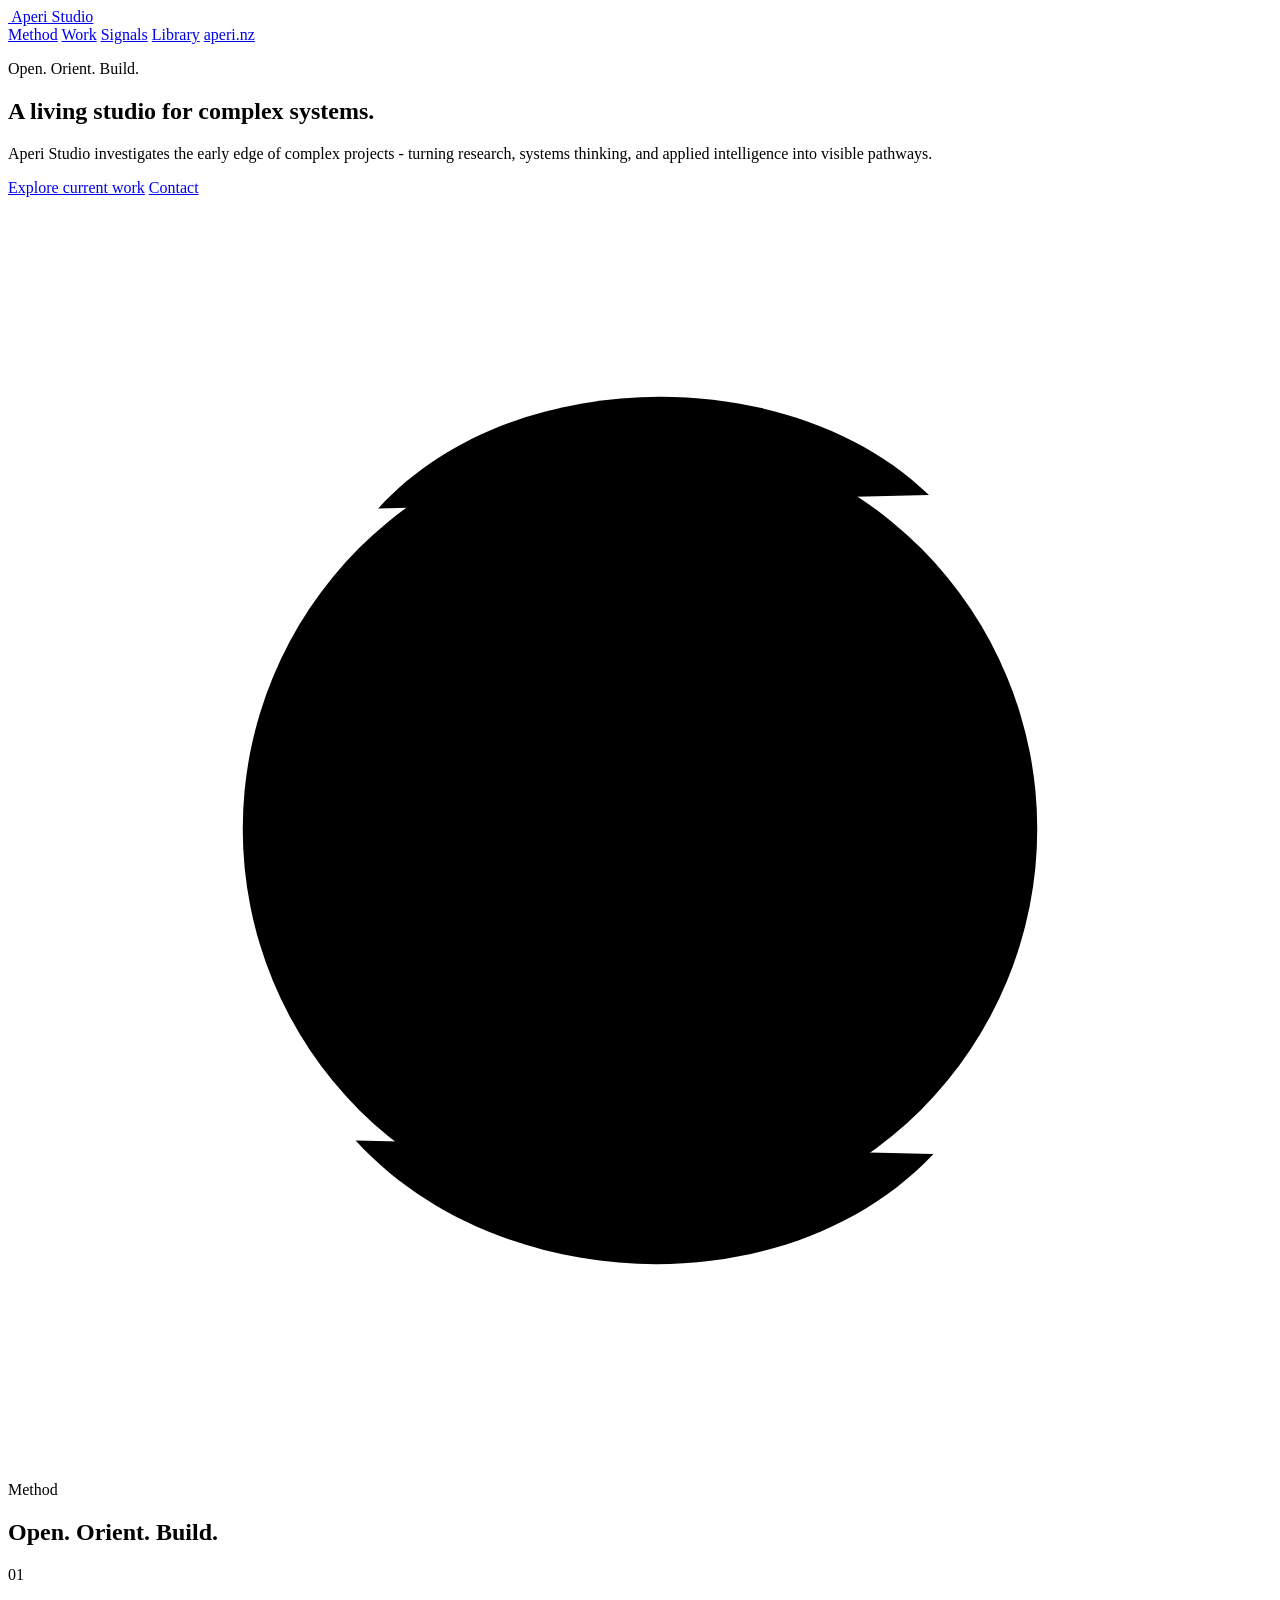
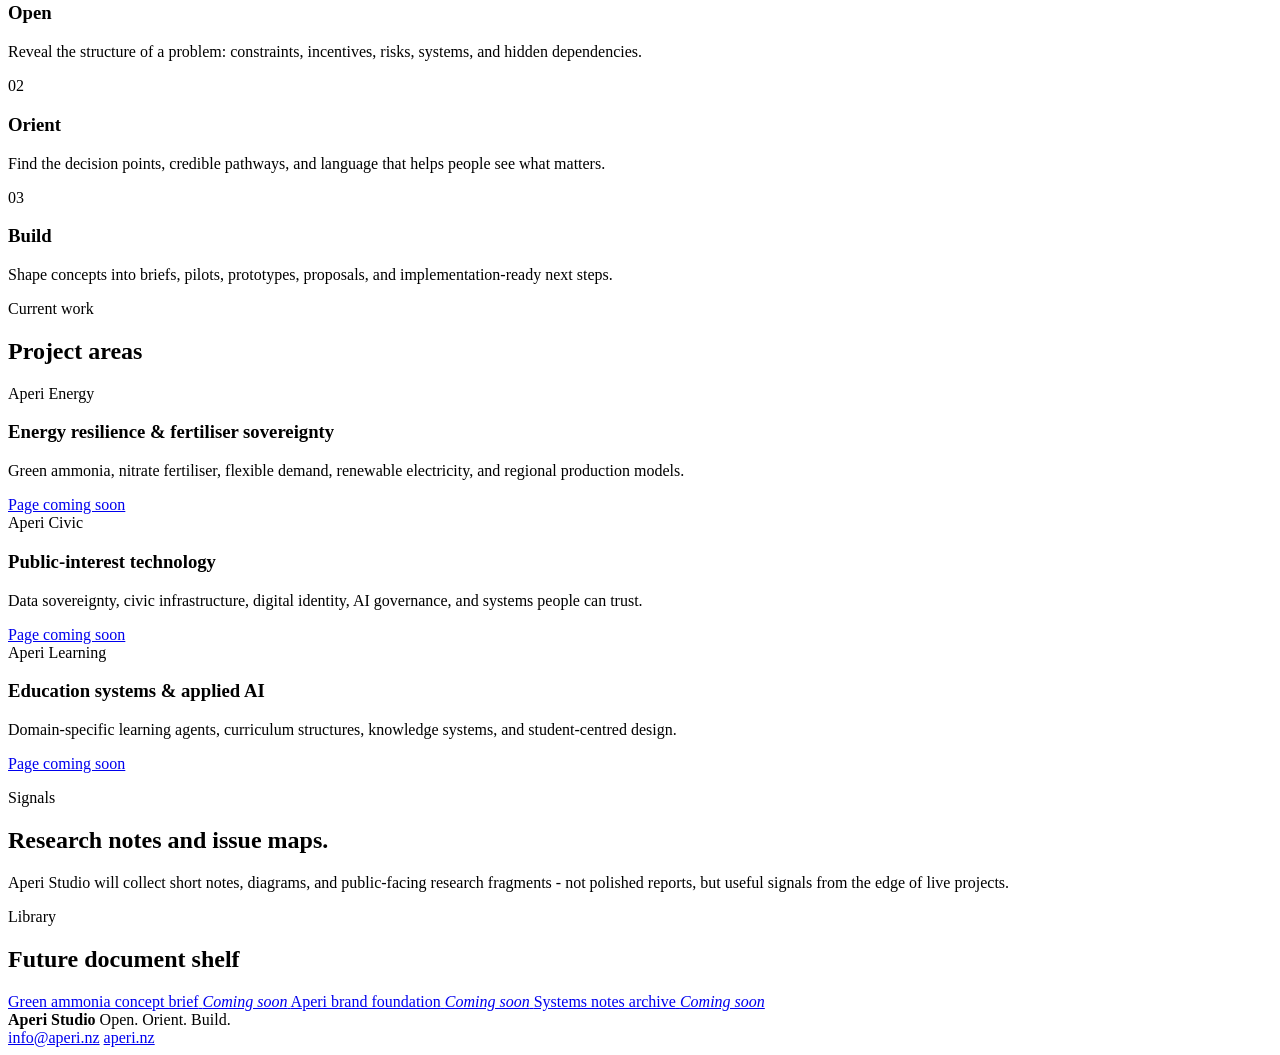
==== index.html @ cb1ef122 "Add files via upload" ====
<!DOCTYPE html>
<html lang="en">
<head>
  <meta charset="UTF-8" />
  <meta name="viewport" content="width=device-width, initial-scale=1.0" />
  <title>Aperi Studio</title>
  <meta name="description" content="Aperi Studio - Open. Orient. Build. A living studio for systems, sovereignty, regional resilience, and public-interest technology." />
  <link rel="stylesheet" href="style.css" />
</head>

<body>
  <header class="site-header">
    <a class="brand" href="#">
      <img src="assets/aperi-studio-mark.svg" alt="" class="brand-mark" />
      <span>Aperi Studio</span>
    </a>

    <nav class="nav" aria-label="Primary navigation">
      <a href="#method">Method</a>
      <a href="#work">Work</a>
      <a href="#signals">Signals</a>
      <a href="#library">Library</a>
      <a href="https://aperi.nz">aperi.nz</a>
    </nav>
  </header>

  <main>
    <section class="hero">
      <div class="hero-copy">
        <p class="eyebrow">Open. Orient. Build.</p>
        <h1>A living studio for complex systems.</h1>
        <p class="lede">
          Aperi Studio investigates the early edge of complex projects - turning research,
          systems thinking, and applied intelligence into visible pathways.
        </p>
        <div class="hero-actions">
          <a class="button primary" href="#work">Explore current work</a>
          <a class="button secondary" href="mailto:info@aperi.nz">Contact</a>
        </div>
      </div>

      <div class="hero-visual" aria-hidden="true">
        <svg viewBox="0 0 560 560" class="system-map">
          <circle cx="280" cy="280" r="176" class="ring ring-one" />
          <path d="M164 138 C222 74, 346 72, 408 132" class="arc" />
          <path d="M410 424 C346 492, 218 488, 154 418" class="arc muted" />
          <line x1="176" y1="190" x2="300" y2="282" class="path" />
          <line x1="300" y1="282" x2="416" y2="208" class="path" />
          <line x1="300" y1="282" x2="384" y2="398" class="path" />
          <line x1="300" y1="282" x2="186" y2="386" class="path muted" />
          <circle cx="176" cy="190" r="9" class="node" />
          <circle cx="300" cy="282" r="13" class="node core" />
          <circle cx="416" cy="208" r="9" class="node" />
          <circle cx="384" cy="398" r="9" class="node" />
          <circle cx="186" cy="386" r="8" class="node muted-node" />
        </svg>
      </div>
    </section>

    <section id="method" class="section">
      <div class="section-heading">
        <p class="eyebrow">Method</p>
        <h2>Open. Orient. Build.</h2>
      </div>

      <div class="method-grid">
        <article>
          <span class="number">01</span>
          <h3>Open</h3>
          <p>Reveal the structure of a problem: constraints, incentives, risks, systems, and hidden dependencies.</p>
        </article>

        <article>
          <span class="number">02</span>
          <h3>Orient</h3>
          <p>Find the decision points, credible pathways, and language that helps people see what matters.</p>
        </article>

        <article>
          <span class="number">03</span>
          <h3>Build</h3>
          <p>Shape concepts into briefs, pilots, prototypes, proposals, and implementation-ready next steps.</p>
        </article>
      </div>
    </section>

    <section id="work" class="section">
      <div class="section-heading">
        <p class="eyebrow">Current work</p>
        <h2>Project areas</h2>
      </div>

      <div class="card-grid">
        <article class="project-card">
          <div class="card-topline">Aperi Energy</div>
          <h3>Energy resilience & fertiliser sovereignty</h3>
          <p>
            Green ammonia, nitrate fertiliser, flexible demand, renewable electricity, and regional production models.
          </p>
          <a href="#">Page coming soon</a>
        </article>

        <article class="project-card">
          <div class="card-topline">Aperi Civic</div>
          <h3>Public-interest technology</h3>
          <p>
            Data sovereignty, civic infrastructure, digital identity, AI governance, and systems people can trust.
          </p>
          <a href="#">Page coming soon</a>
        </article>

        <article class="project-card">
          <div class="card-topline">Aperi Learning</div>
          <h3>Education systems & applied AI</h3>
          <p>
            Domain-specific learning agents, curriculum structures, knowledge systems, and student-centred design.
          </p>
          <a href="#">Page coming soon</a>
        </article>
      </div>
    </section>

    <section id="signals" class="section split">
      <div>
        <p class="eyebrow">Signals</p>
        <h2>Research notes and issue maps.</h2>
      </div>
      <p>
        Aperi Studio will collect short notes, diagrams, and public-facing research fragments - not polished reports,
        but useful signals from the edge of live projects.
      </p>
    </section>

    <section id="library" class="section library">
      <div class="section-heading">
        <p class="eyebrow">Library</p>
        <h2>Future document shelf</h2>
      </div>

      <div class="library-list">
        <a href="#">
          <span>Green ammonia concept brief</span>
          <em>Coming soon</em>
        </a>
        <a href="#">
          <span>Aperi brand foundation</span>
          <em>Coming soon</em>
        </a>
        <a href="#">
          <span>Systems notes archive</span>
          <em>Coming soon</em>
        </a>
      </div>
    </section>
  </main>

  <footer class="site-footer">
    <div>
      <strong>Aperi Studio</strong>
      <span>Open. Orient. Build.</span>
    </div>
    <div>
      <a href="mailto:info@aperi.nz">info@aperi.nz</a>
      <a href="https://aperi.nz">aperi.nz</a>
    </div>
  </footer>
</body>
</html>
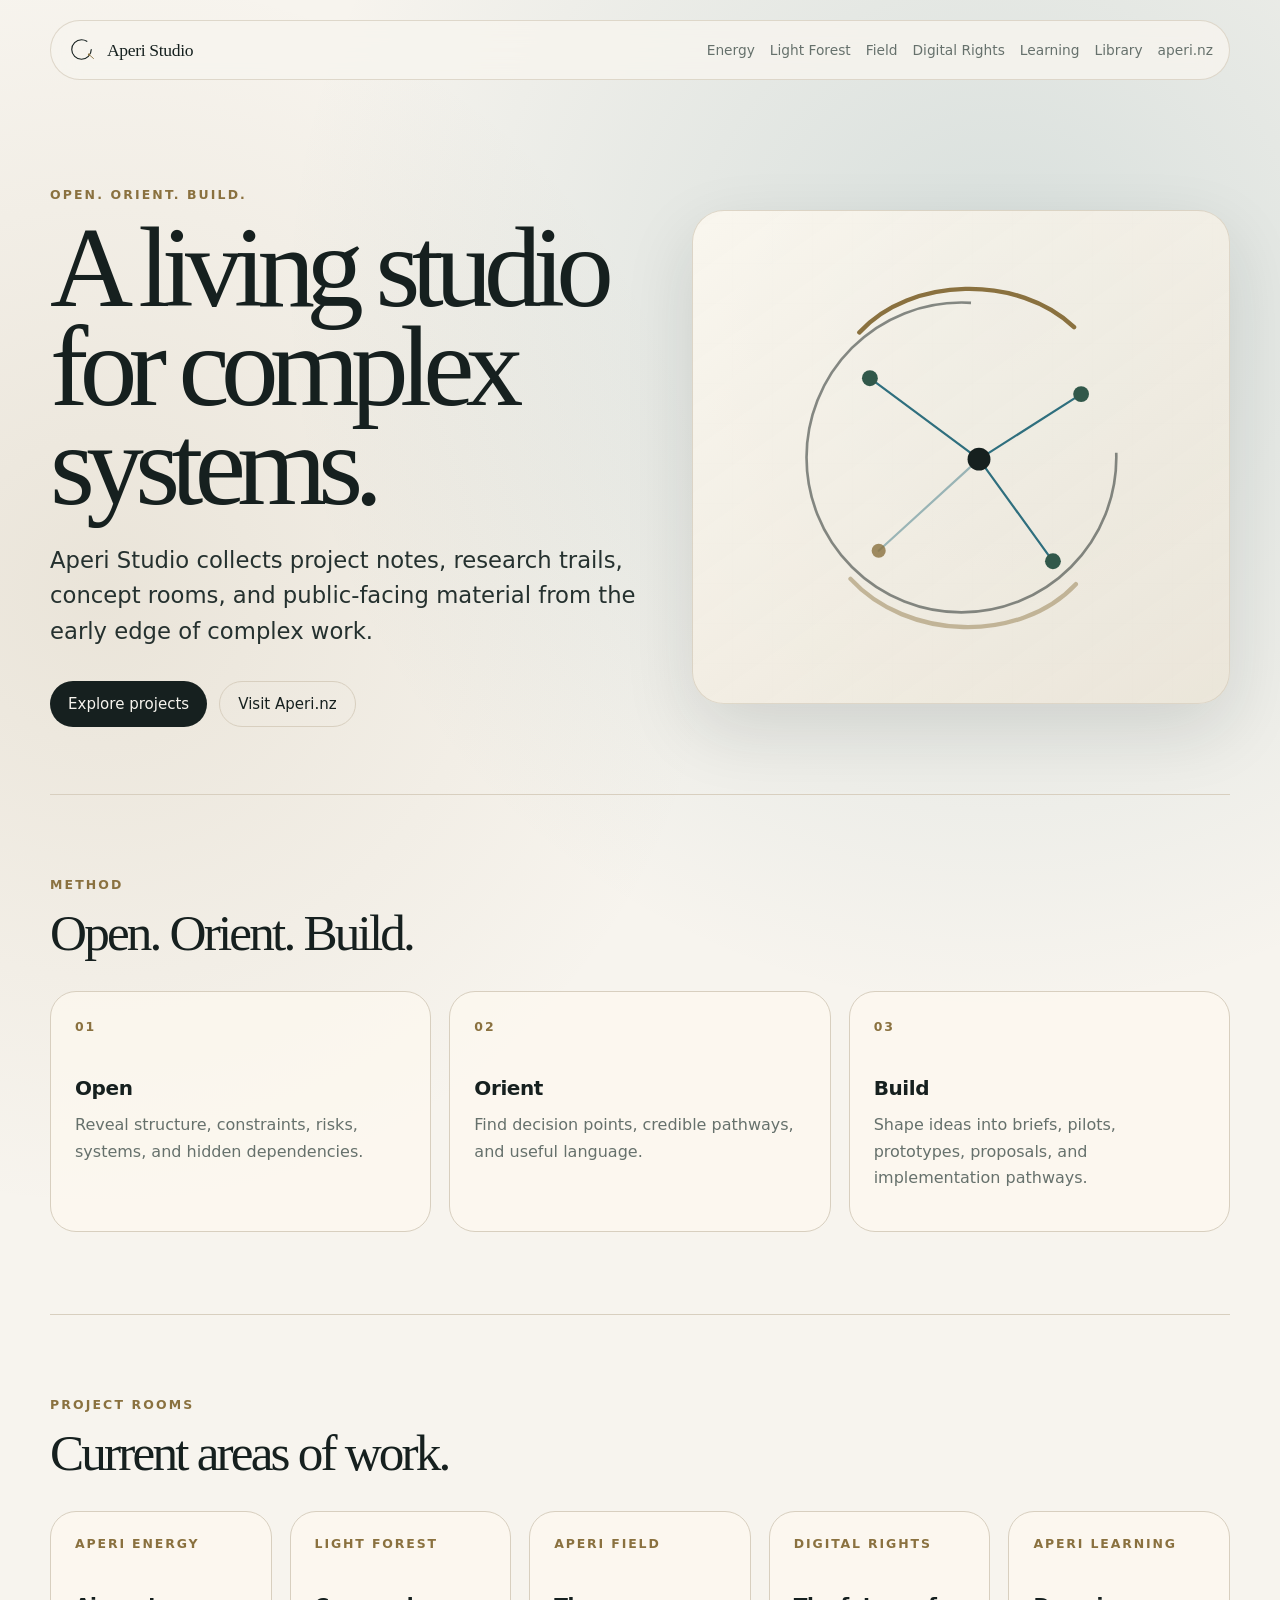
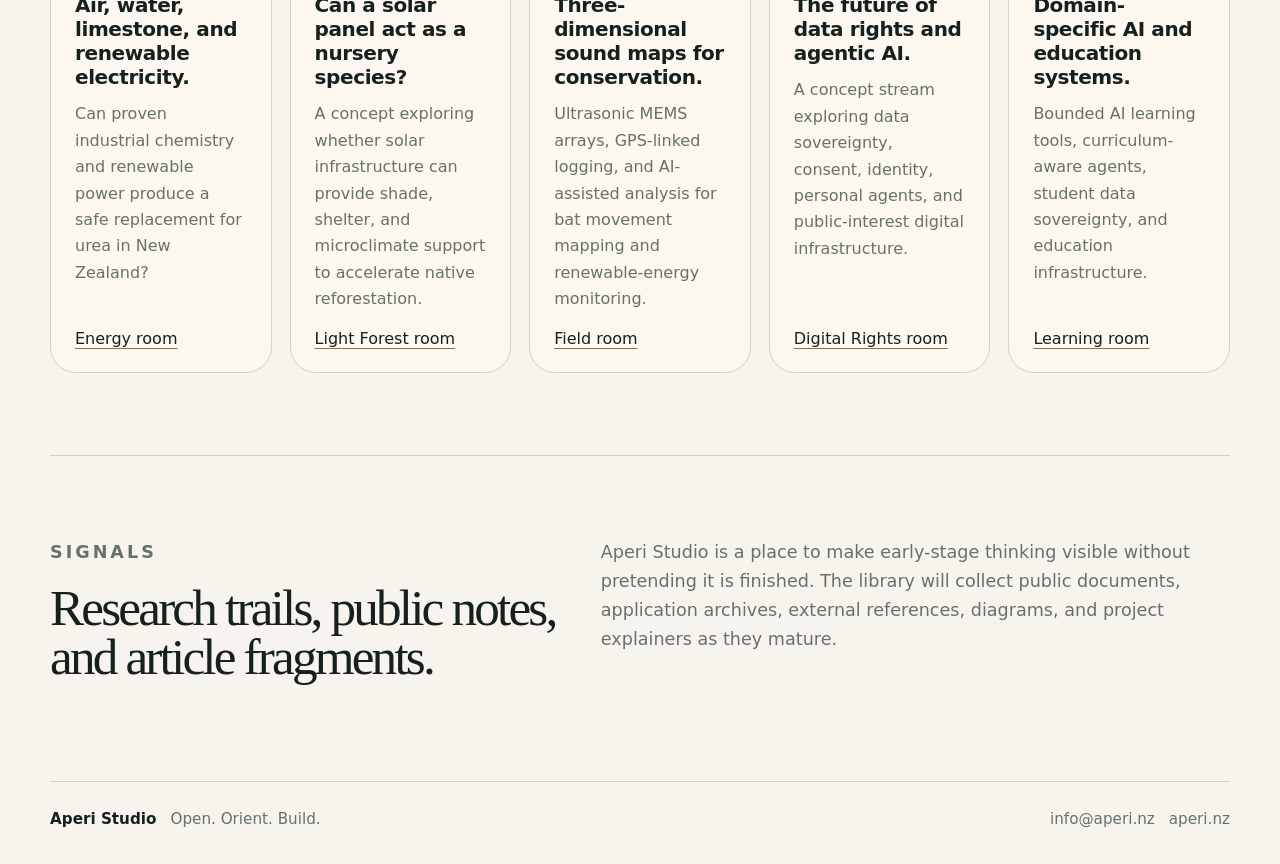
==== commit ef0d760a: "Add files via upload v0.2" ====
--- a/index.html
+++ b/index.html
@@ -1,168 +1,58 @@
 <!DOCTYPE html>
 <html lang="en">
 <head>
-  <meta charset="UTF-8" />
-  <meta name="viewport" content="width=device-width, initial-scale=1.0" />
+  <meta charset="UTF-8">
+  <meta name="viewport" content="width=device-width, initial-scale=1.0">
   <title>Aperi Studio</title>
-  <meta name="description" content="Aperi Studio - Open. Orient. Build. A living studio for systems, sovereignty, regional resilience, and public-interest technology." />
-  <link rel="stylesheet" href="style.css" />
+  <meta name="description" content="A living studio for complex systems, regional resilience, and public-interest technology.">
+  <link rel="stylesheet" href="style.css">
 </head>
-
 <body>
-  <header class="site-header">
-    <a class="brand" href="#">
-      <img src="assets/aperi-studio-mark.svg" alt="" class="brand-mark" />
-      <span>Aperi Studio</span>
-    </a>
-
-    <nav class="nav" aria-label="Primary navigation">
-      <a href="#method">Method</a>
-      <a href="#work">Work</a>
-      <a href="#signals">Signals</a>
-      <a href="#library">Library</a>
-      <a href="https://aperi.nz">aperi.nz</a>
-    </nav>
-  </header>
-
-  <main>
-    <section class="hero">
-      <div class="hero-copy">
-        <p class="eyebrow">Open. Orient. Build.</p>
-        <h1>A living studio for complex systems.</h1>
-        <p class="lede">
-          Aperi Studio investigates the early edge of complex projects - turning research,
-          systems thinking, and applied intelligence into visible pathways.
-        </p>
-        <div class="hero-actions">
-          <a class="button primary" href="#work">Explore current work</a>
-          <a class="button secondary" href="mailto:info@aperi.nz">Contact</a>
-        </div>
-      </div>
-
-      <div class="hero-visual" aria-hidden="true">
-        <svg viewBox="0 0 560 560" class="system-map">
-          <circle cx="280" cy="280" r="176" class="ring ring-one" />
-          <path d="M164 138 C222 74, 346 72, 408 132" class="arc" />
-          <path d="M410 424 C346 492, 218 488, 154 418" class="arc muted" />
-          <line x1="176" y1="190" x2="300" y2="282" class="path" />
-          <line x1="300" y1="282" x2="416" y2="208" class="path" />
-          <line x1="300" y1="282" x2="384" y2="398" class="path" />
-          <line x1="300" y1="282" x2="186" y2="386" class="path muted" />
-          <circle cx="176" cy="190" r="9" class="node" />
-          <circle cx="300" cy="282" r="13" class="node core" />
-          <circle cx="416" cy="208" r="9" class="node" />
-          <circle cx="384" cy="398" r="9" class="node" />
-          <circle cx="186" cy="386" r="8" class="node muted-node" />
-        </svg>
-      </div>
-    </section>
-
-    <section id="method" class="section">
-      <div class="section-heading">
-        <p class="eyebrow">Method</p>
-        <h2>Open. Orient. Build.</h2>
-      </div>
-
-      <div class="method-grid">
-        <article>
-          <span class="number">01</span>
-          <h3>Open</h3>
-          <p>Reveal the structure of a problem: constraints, incentives, risks, systems, and hidden dependencies.</p>
-        </article>
-
-        <article>
-          <span class="number">02</span>
-          <h3>Orient</h3>
-          <p>Find the decision points, credible pathways, and language that helps people see what matters.</p>
-        </article>
-
-        <article>
-          <span class="number">03</span>
-          <h3>Build</h3>
-          <p>Shape concepts into briefs, pilots, prototypes, proposals, and implementation-ready next steps.</p>
-        </article>
-      </div>
-    </section>
-
-    <section id="work" class="section">
-      <div class="section-heading">
-        <p class="eyebrow">Current work</p>
-        <h2>Project areas</h2>
-      </div>
-
-      <div class="card-grid">
-        <article class="project-card">
-          <div class="card-topline">Aperi Energy</div>
-          <h3>Energy resilience & fertiliser sovereignty</h3>
-          <p>
-            Green ammonia, nitrate fertiliser, flexible demand, renewable electricity, and regional production models.
-          </p>
-          <a href="#">Page coming soon</a>
-        </article>
-
-        <article class="project-card">
-          <div class="card-topline">Aperi Civic</div>
-          <h3>Public-interest technology</h3>
-          <p>
-            Data sovereignty, civic infrastructure, digital identity, AI governance, and systems people can trust.
-          </p>
-          <a href="#">Page coming soon</a>
-        </article>
-
-        <article class="project-card">
-          <div class="card-topline">Aperi Learning</div>
-          <h3>Education systems & applied AI</h3>
-          <p>
-            Domain-specific learning agents, curriculum structures, knowledge systems, and student-centred design.
-          </p>
-          <a href="#">Page coming soon</a>
-        </article>
-      </div>
-    </section>
-
-    <section id="signals" class="section split">
-      <div>
-        <p class="eyebrow">Signals</p>
-        <h2>Research notes and issue maps.</h2>
-      </div>
-      <p>
-        Aperi Studio will collect short notes, diagrams, and public-facing research fragments - not polished reports,
-        but useful signals from the edge of live projects.
-      </p>
-    </section>
-
-    <section id="library" class="section library">
-      <div class="section-heading">
-        <p class="eyebrow">Library</p>
-        <h2>Future document shelf</h2>
-      </div>
-
-      <div class="library-list">
-        <a href="#">
-          <span>Green ammonia concept brief</span>
-          <em>Coming soon</em>
-        </a>
-        <a href="#">
-          <span>Aperi brand foundation</span>
-          <em>Coming soon</em>
-        </a>
-        <a href="#">
-          <span>Systems notes archive</span>
-          <em>Coming soon</em>
-        </a>
-      </div>
-    </section>
-  </main>
-
-  <footer class="site-footer">
-    <div>
-      <strong>Aperi Studio</strong>
-      <span>Open. Orient. Build.</span>
-    </div>
-    <div>
-      <a href="mailto:info@aperi.nz">info@aperi.nz</a>
-      <a href="https://aperi.nz">aperi.nz</a>
-    </div>
-  </footer>
+<header class="site-header">
+  <a class="brand" href="index.html"><img src="assets/aperi-studio-mark.svg" alt="" class="brand-mark"><span>Aperi Studio</span></a>
+  <nav class="nav" aria-label="Primary navigation">
+    <a href="energy.html">Energy</a>
+    <a href="light-forest.html">Light Forest</a>
+    <a href="field.html">Field</a>
+    <a href="digital-rights.html">Digital Rights</a>
+    <a href="learning.html">Learning</a>
+    <a href="library.html">Library</a>
+    <a href="https://aperi.nz">aperi.nz</a>
+  </nav>
+</header>
+<main>
+<section class="hero">
+  <div class="hero-copy">
+    <p class="eyebrow">Open. Orient. Build.</p>
+    <h1>A living studio for complex systems.</h1>
+    <p class="lede">Aperi Studio collects project notes, research trails, concept rooms, and public-facing material from the early edge of complex work.</p>
+    <div class="hero-actions"><a class="button primary" href="#projects">Explore projects</a><a class="button secondary" href="https://aperi.nz">Visit Aperi.nz</a></div>
+  </div>
+  <div class="hero-visual" aria-hidden="true">
+    <svg viewBox="0 0 560 560" class="system-map">
+      <circle cx="280" cy="280" r="176" class="ring ring-one"/><path d="M164 138 C222 74, 346 72, 408 132" class="arc"/><path d="M410 424 C346 492, 218 488, 154 418" class="arc muted"/>
+      <line x1="176" y1="190" x2="300" y2="282" class="path"/><line x1="300" y1="282" x2="416" y2="208" class="path"/><line x1="300" y1="282" x2="384" y2="398" class="path"/><line x1="300" y1="282" x2="186" y2="386" class="path muted"/>
+      <circle cx="176" cy="190" r="9" class="node"/><circle cx="300" cy="282" r="13" class="node core"/><circle cx="416" cy="208" r="9" class="node"/><circle cx="384" cy="398" r="9" class="node"/><circle cx="186" cy="386" r="8" class="node muted-node"/>
+    </svg>
+  </div>
+</section>
+<section id="method" class="section"><div class="section-heading"><p class="eyebrow">Method</p><h2>Open. Orient. Build.</h2></div>
+  <div class="method-grid"><article><span class="number">01</span><h3>Open</h3><p>Reveal structure, constraints, risks, systems, and hidden dependencies.</p></article><article><span class="number">02</span><h3>Orient</h3><p>Find decision points, credible pathways, and useful language.</p></article><article><span class="number">03</span><h3>Build</h3><p>Shape ideas into briefs, pilots, prototypes, proposals, and implementation pathways.</p></article></div>
+</section>
+<section id="projects" class="section"><div class="section-heading"><p class="eyebrow">Project rooms</p><h2>Current areas of work.</h2></div>
+  <div class="card-grid five">
+    <article class="project-card"><div class="card-topline">Aperi Energy</div><h3>Air, water, limestone, and renewable electricity.</h3><p>Can proven industrial chemistry and renewable power produce a safe replacement for urea in New Zealand?</p><a href="energy.html">Energy room</a></article>
+    <article class="project-card"><div class="card-topline">Light Forest</div><h3>Can a solar panel act as a nursery species?</h3><p>A concept exploring whether solar infrastructure can provide shade, shelter, and microclimate support to accelerate native reforestation.</p><a href="light-forest.html">Light Forest room</a></article>
+    <article class="project-card"><div class="card-topline">Aperi Field</div><h3>Three-dimensional sound maps for conservation.</h3><p>Ultrasonic MEMS arrays, GPS-linked logging, and AI-assisted analysis for bat movement mapping and renewable-energy monitoring.</p><a href="field.html">Field room</a></article>
+    <article class="project-card"><div class="card-topline">Digital Rights</div><h3>The future of data rights and agentic AI.</h3><p>A concept stream exploring data sovereignty, consent, identity, personal agents, and public-interest digital infrastructure.</p><a href="digital-rights.html">Digital Rights room</a></article>
+    <article class="project-card"><div class="card-topline">Aperi Learning</div><h3>Domain-specific AI and education systems.</h3><p>Bounded AI learning tools, curriculum-aware agents, student data sovereignty, and education infrastructure.</p><a href="learning.html">Learning room</a></article>
+  </div>
+</section>
+<section class="section split"><div><p class="eyebrow">Signals</p><h2>Research trails, public notes, and article fragments.</h2></div><p>Aperi Studio is a place to make early-stage thinking visible without pretending it is finished. The library will collect public documents, application archives, external references, diagrams, and project explainers as they mature.</p></section>
+</main>
+<footer class="site-footer">
+  <div><strong>Aperi Studio</strong><span>Open. Orient. Build.</span></div>
+  <div><a href="mailto:info@aperi.nz">info@aperi.nz</a><a href="https://aperi.nz">aperi.nz</a></div>
+</footer>
 </body>
-</html>
+</html>
--- a/style.css
+++ b/style.css
@@ -0,0 +1,43 @@
+/* Aperi Studio v0.2 */
+:root{
+  --ink:#16201f; --ink-soft:#25312f; --paper:#f7f4ee; --muted:#66716c;
+  --line:#d8cfbf; --gold:#8a713f; --green:#31584a; --blue:#2f6f7e;
+  --white:#fffaf1; --shadow:rgba(22,32,31,.12);
+}
+*{box-sizing:border-box} html{scroll-behavior:smooth}
+body{
+  margin:0;color:var(--ink);
+  background:radial-gradient(circle at 78% 12%,rgba(47,111,126,.16),transparent 30%),
+             radial-gradient(circle at 8% 24%,rgba(138,113,63,.12),transparent 28%),var(--paper);
+  font-family:Inter,ui-sans-serif,system-ui,-apple-system,BlinkMacSystemFont,"Segoe UI",sans-serif;
+}
+a{color:inherit}.site-header{
+  width:min(1180px,calc(100% - 32px));margin:20px auto 0;padding:14px 16px;
+  display:flex;align-items:center;justify-content:space-between;gap:16px;
+  border:1px solid rgba(216,207,191,.78);border-radius:999px;background:rgba(247,244,238,.82);
+  backdrop-filter:blur(14px);position:sticky;top:16px;z-index:10
+}
+.brand{display:inline-flex;align-items:center;gap:10px;text-decoration:none;font-family:Georgia,"Times New Roman",serif;font-size:1.1rem;letter-spacing:-.02em;white-space:nowrap}.brand-mark{width:30px;height:30px}
+.nav{display:flex;align-items:center;gap:15px;font-size:.86rem;color:var(--muted)}.nav a{text-decoration:none}.nav a:hover{color:var(--ink)}
+.hero{width:min(1180px,calc(100% - 40px));margin:80px auto 40px;display:grid;grid-template-columns:minmax(0,1.05fr) minmax(320px,.95fr);gap:48px;align-items:center;min-height:66vh}
+.page-hero{width:min(980px,calc(100% - 40px));margin:86px auto 48px;padding-bottom:48px;border-bottom:1px solid var(--line)}
+.eyebrow{margin:0 0 16px;color:var(--gold);font-size:.78rem;letter-spacing:.17em;text-transform:uppercase;font-weight:700}
+h1,h2,h3,p{margin-top:0}
+h1{font-family:Georgia,"Times New Roman",serif;font-size:clamp(4rem,9vw,8.4rem);line-height:.86;letter-spacing:-.075em;font-weight:400;max-width:950px;margin-bottom:28px}
+.page-hero h1{font-size:clamp(3.4rem,8vw,7.2rem)}
+.lede{font-size:clamp(1.15rem,2vw,1.42rem);line-height:1.55;color:var(--ink-soft);max-width:760px;margin-bottom:32px}
+.hero-actions{display:flex;flex-wrap:wrap;gap:12px}.button{display:inline-flex;min-height:46px;align-items:center;justify-content:center;padding:0 18px;border-radius:999px;text-decoration:none;font-size:.94rem}.primary{background:var(--ink);color:var(--paper)}.secondary{border:1px solid var(--line)}
+.hero-visual{min-height:420px;display:grid;place-items:center;border:1px solid rgba(216,207,191,.8);border-radius:32px;background:linear-gradient(145deg,rgba(255,250,241,.78),rgba(235,227,212,.7)),repeating-linear-gradient(90deg,transparent,transparent 39px,rgba(22,32,31,.04) 40px),repeating-linear-gradient(0deg,transparent,transparent 39px,rgba(22,32,31,.04) 40px);box-shadow:0 26px 70px var(--shadow);overflow:hidden}
+.system-map{width:min(92%,520px);height:auto}.ring,.arc,.path{fill:none;stroke:var(--ink);stroke-width:3}.ring-one{opacity:.5;stroke-dasharray:840 260}.arc{stroke:var(--gold);stroke-width:5;stroke-linecap:round}.arc.muted,.path.muted{opacity:.45}.path{stroke:var(--blue);stroke-width:2.5;stroke-linecap:round}.node{fill:var(--green)}.node.core{fill:var(--ink)}.muted-node{fill:var(--gold);opacity:.8}
+.section{width:min(1180px,calc(100% - 40px));margin:0 auto;padding:82px 0;border-top:1px solid var(--line)}
+.content{width:min(980px,calc(100% - 40px));margin:0 auto 72px}.content-section{padding:46px 0;border-bottom:1px solid var(--line)}.content-section:last-child{border-bottom:0}.section-heading{max-width:760px;margin-bottom:34px}
+h2{font-family:Georgia,"Times New Roman",serif;font-size:clamp(2.2rem,4vw,4.4rem);line-height:.96;letter-spacing:-.055em;font-weight:400;margin-bottom:18px}.content h2{font-size:clamp(2rem,4vw,3.8rem)}
+h3{font-size:1.25rem;line-height:1.2;margin-bottom:12px;letter-spacing:-.02em}.content p,.content li{color:var(--muted);line-height:1.72;font-size:1.05rem}.content strong{color:var(--ink)}.content ul{padding-left:1.15rem}
+.method-grid,.card-grid{display:grid;grid-template-columns:repeat(3,minmax(0,1fr));gap:18px}.card-grid.five{grid-template-columns:repeat(5,minmax(0,1fr))}
+.method-grid article,.project-card,.reference-card{border:1px solid var(--line);border-radius:26px;padding:24px;background:rgba(255,250,241,.62);min-height:230px}.project-card{display:flex;flex-direction:column}.number,.card-topline{display:inline-block;margin-bottom:42px;color:var(--gold);font-size:.78rem;letter-spacing:.15em;text-transform:uppercase;font-weight:700}.method-grid p,.project-card p,.split p,.reference-card p{color:var(--muted);line-height:1.65}.project-card a,.text-link,.reference-card a{display:inline-block;margin-top:auto;color:var(--ink);text-decoration-color:var(--gold);text-underline-offset:4px}
+.split{display:grid;grid-template-columns:.9fr 1.1fr;gap:36px;align-items:start}.split p{font-size:1.1rem}.library-list{display:grid;border-top:1px solid var(--line)}.library-list a,.library-row{display:flex;justify-content:space-between;gap:24px;padding:22px 0;border-bottom:1px solid var(--line);text-decoration:none}.library-list span,.library-row span{font-size:1.1rem}.library-list em,.library-row em{color:var(--muted);font-style:normal}
+.callout{border:1px solid var(--line);background:rgba(255,250,241,.66);border-radius:28px;padding:28px;margin-top:28px}.status{display:inline-flex;border:1px solid var(--line);border-radius:999px;padding:7px 12px;font-size:.78rem;letter-spacing:.12em;text-transform:uppercase;color:var(--gold);font-weight:700;margin-bottom:18px}
+.site-footer{width:min(1180px,calc(100% - 40px));margin:0 auto 36px;padding:28px 0 0;border-top:1px solid var(--line);display:flex;justify-content:space-between;gap:24px;color:var(--muted);font-size:.95rem}.site-footer div{display:flex;gap:14px;flex-wrap:wrap}.site-footer strong{color:var(--ink)}.site-footer a{text-decoration:none}
+@media(max-width:1120px){.card-grid.five{grid-template-columns:repeat(2,minmax(0,1fr))}}
+@media(max-width:860px){.site-header{align-items:flex-start;border-radius:24px;flex-direction:column}.nav{flex-wrap:wrap;gap:12px}.hero{grid-template-columns:1fr;margin-top:52px}.hero-visual{min-height:320px}.method-grid,.card-grid,.card-grid.five,.split{grid-template-columns:1fr}.site-footer{flex-direction:column}}
+@media(max-width:540px){body{background:var(--paper)}.hero,.section,.site-footer,.site-header,.content,.page-hero{width:min(100% - 24px,1180px)}.hero{margin-top:42px}h1{font-size:clamp(3.4rem,18vw,5rem)}.section{padding:58px 0}.library-list a,.library-row{flex-direction:column;gap:6px}}
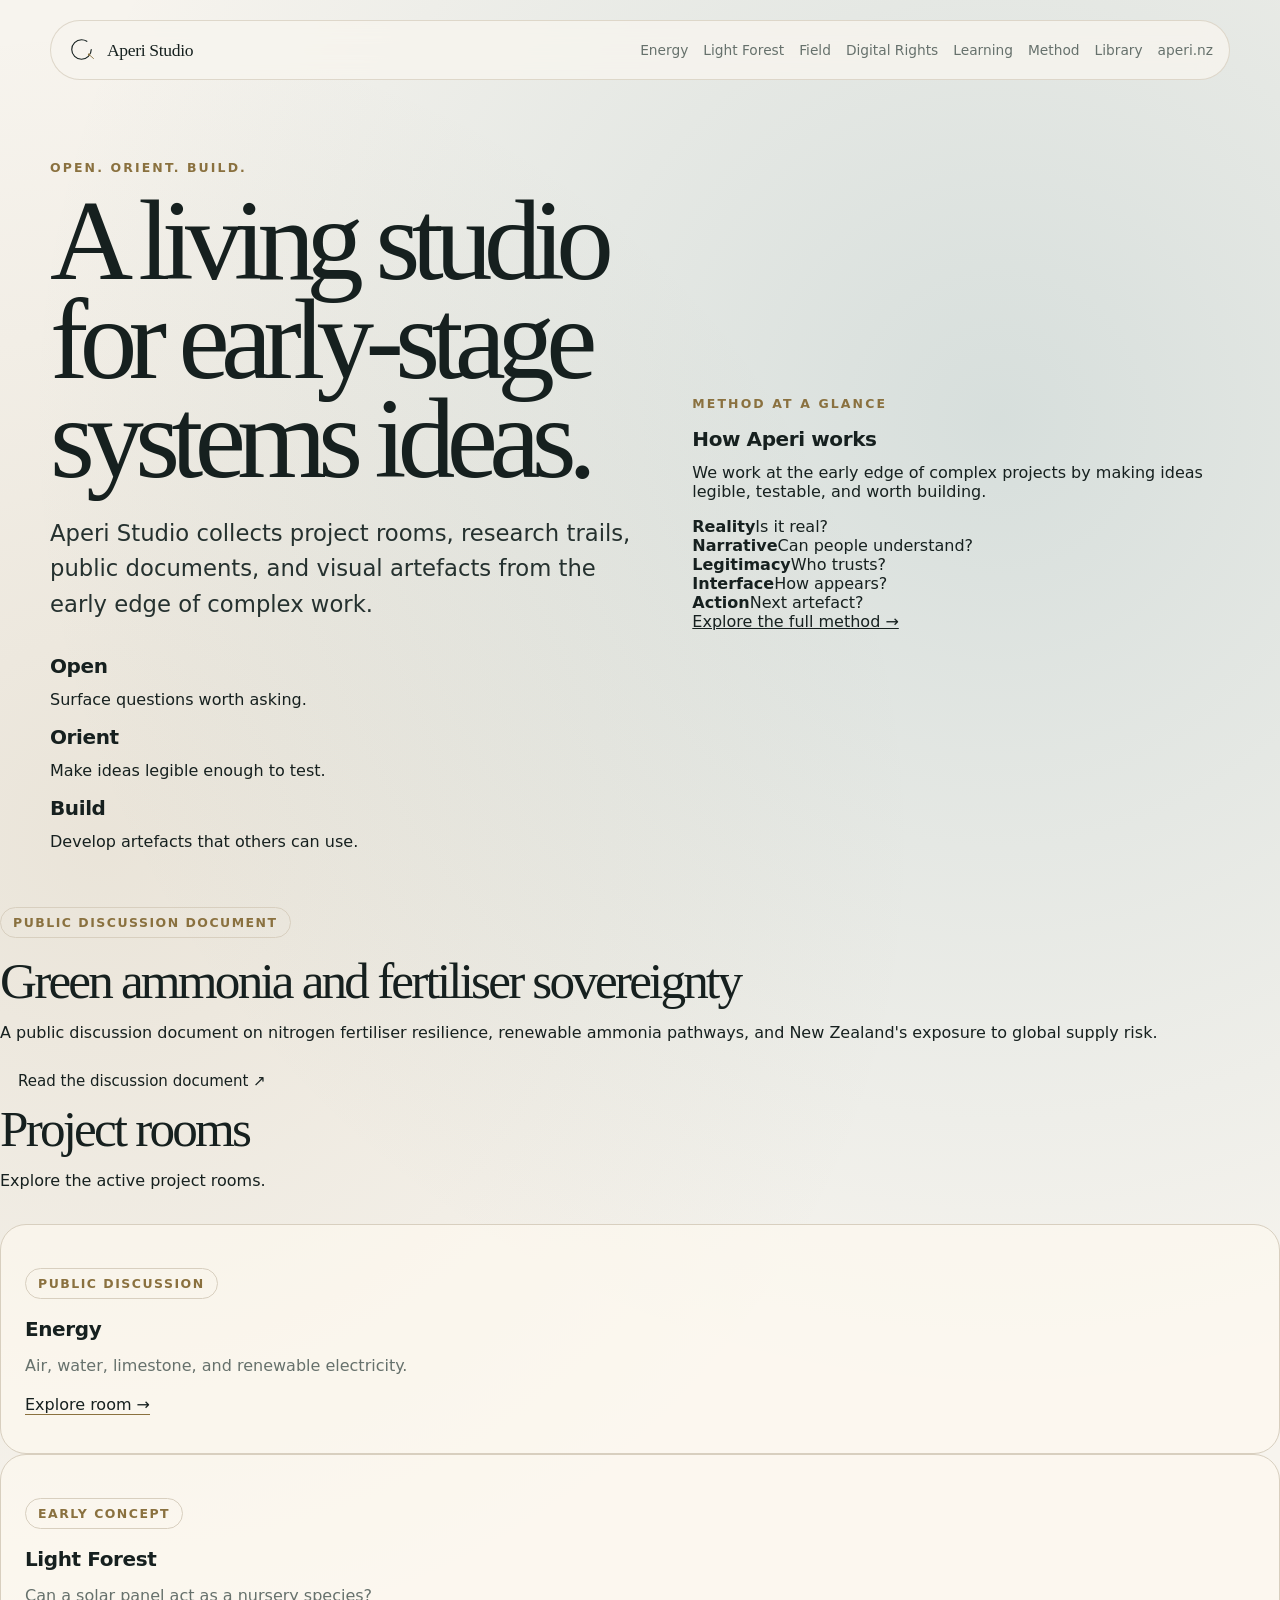
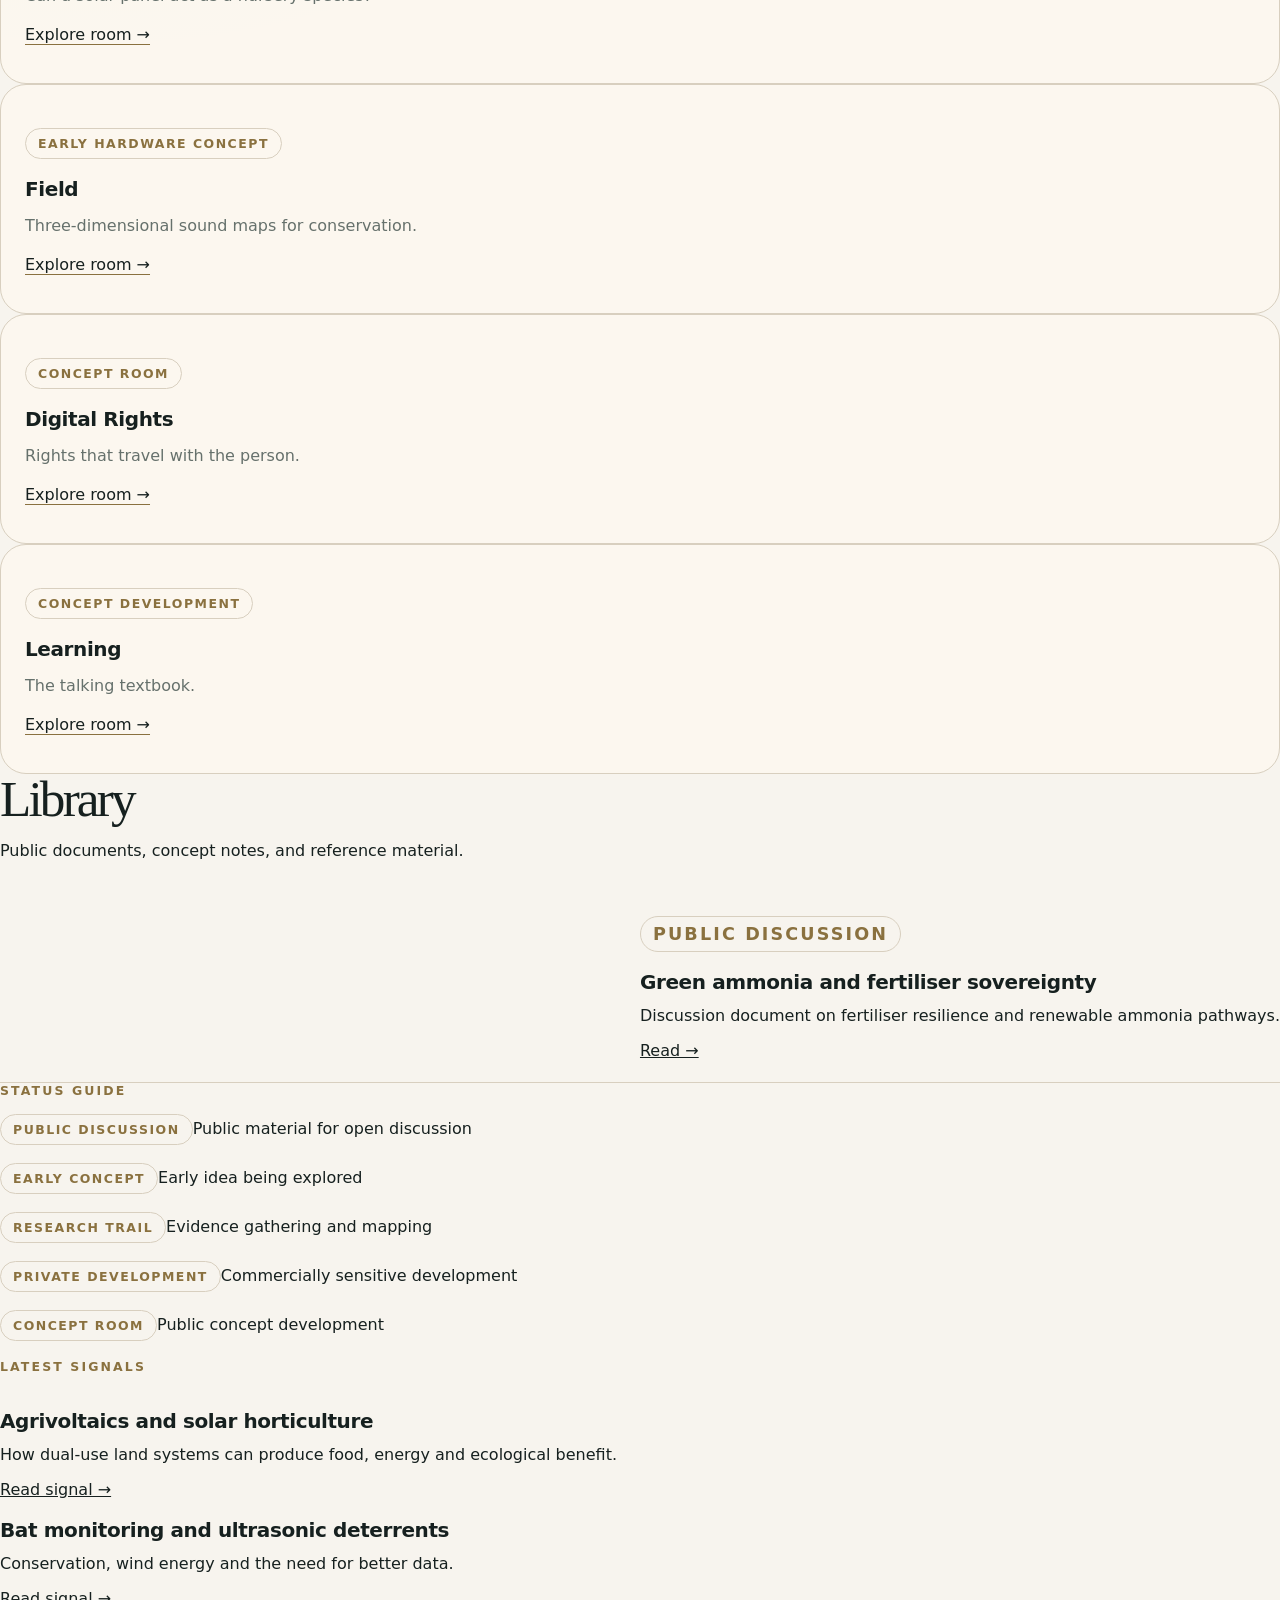
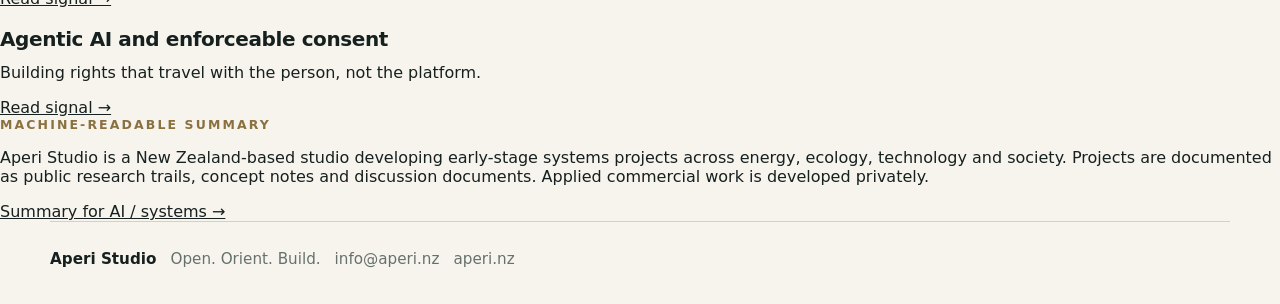
==== commit 6f887886: "Add files via upload v0.3" ====
--- a/index.html
+++ b/index.html
@@ -4,7 +4,7 @@
   <meta charset="UTF-8">
   <meta name="viewport" content="width=device-width, initial-scale=1.0">
   <title>Aperi Studio</title>
-  <meta name="description" content="A living studio for complex systems, regional resilience, and public-interest technology.">
+  <meta name="description" content="A living studio for early-stage systems ideas.">
   <link rel="stylesheet" href="style.css">
 </head>
 <body>
@@ -16,43 +16,105 @@
     <a href="field.html">Field</a>
     <a href="digital-rights.html">Digital Rights</a>
     <a href="learning.html">Learning</a>
+    <a href="method.html">Method</a>
     <a href="library.html">Library</a>
     <a href="https://aperi.nz">aperi.nz</a>
   </nav>
 </header>
 <main>
 <section class="hero">
-  <div class="hero-copy">
-    <p class="eyebrow">Open. Orient. Build.</p>
-    <h1>A living studio for complex systems.</h1>
-    <p class="lede">Aperi Studio collects project notes, research trails, concept rooms, and public-facing material from the early edge of complex work.</p>
-    <div class="hero-actions"><a class="button primary" href="#projects">Explore projects</a><a class="button secondary" href="https://aperi.nz">Visit Aperi.nz</a></div>
+  <div class="hero-panel">
+    <div class="hero-copy-grid">
+      <div>
+        <p class="eyebrow">Open. Orient. Build.</p>
+        <h1>A living studio for early-stage systems ideas.</h1>
+        <p class="lede">Aperi Studio collects project rooms, research trails, public documents, and visual artefacts from the early edge of complex work.</p>
+        <div class="micro-method">
+          <article><h3>Open</h3><p>Surface questions worth asking.</p></article>
+          <article><h3>Orient</h3><p>Make ideas legible enough to test.</p></article>
+          <article><h3>Build</h3><p>Develop artefacts that others can use.</p></article>
+        </div>
+      </div>
+      <div class="hero-image" aria-hidden="true"></div>
+    </div>
   </div>
-  <div class="hero-visual" aria-hidden="true">
-    <svg viewBox="0 0 560 560" class="system-map">
-      <circle cx="280" cy="280" r="176" class="ring ring-one"/><path d="M164 138 C222 74, 346 72, 408 132" class="arc"/><path d="M410 424 C346 492, 218 488, 154 418" class="arc muted"/>
-      <line x1="176" y1="190" x2="300" y2="282" class="path"/><line x1="300" y1="282" x2="416" y2="208" class="path"/><line x1="300" y1="282" x2="384" y2="398" class="path"/><line x1="300" y1="282" x2="186" y2="386" class="path muted"/>
-      <circle cx="176" cy="190" r="9" class="node"/><circle cx="300" cy="282" r="13" class="node core"/><circle cx="416" cy="208" r="9" class="node"/><circle cx="384" cy="398" r="9" class="node"/><circle cx="186" cy="386" r="8" class="node muted-node"/>
-    </svg>
+  <aside class="side-panel">
+    <p class="eyebrow">Method at a glance</p>
+    <h3>How Aperi works</h3>
+    <p>We work at the early edge of complex projects by making ideas legible, testable, and worth building.</p>
+    <div class="method-strip">
+      <div class="method-step"><strong>Reality</strong>Is it real?</div>
+      <div class="method-step"><strong>Narrative</strong>Can people understand?</div>
+      <div class="method-step"><strong>Legitimacy</strong>Who trusts?</div>
+      <div class="method-step"><strong>Interface</strong>How appears?</div>
+      <div class="method-step"><strong>Action</strong>Next artefact?</div>
+    </div>
+    <a class="arrow-link" href="method.html">Explore the full method →</a>
+  </aside>
+</section>
+
+<section class="main-grid">
+  <div class="main-column">
+    <section class="feature-card">
+      <div class="feature-visual" role="img" aria-label="Green ammonia discussion document thumbnail"></div>
+      <div class="feature-copy">
+        <span class="status public">Public discussion document</span>
+        <h2>Green ammonia and fertiliser sovereignty</h2>
+        <p>A public discussion document on nitrogen fertiliser resilience, renewable ammonia pathways, and New Zealand's exposure to global supply risk.</p>
+        <a class="button" href="https://scottjbarnett.github.io/nz-green-ammonia/">Read the discussion document ↗</a>
+      </div>
+    </section>
+
+    <section>
+      <div class="section-heading"><h2>Project rooms</h2><p>Explore the active project rooms.</p></div>
+      <div class="project-grid">
+        <article class="project-card"><div class="card-visual"><img class="glyph" src="assets/green-ammonia-thumb.png" alt=""></div><div class="card-body"><span class="status public">Public discussion</span><h3>Energy</h3><p>Air, water, limestone, and renewable electricity.</p><a href="energy.html">Explore room →</a></div></article>
+        <article class="project-card"><div class="card-visual"><img class="glyph" src="assets/light-forest-diagram.svg" alt=""></div><div class="card-body"><span class="status early">Early concept</span><h3>Light Forest</h3><p>Can a solar panel act as a nursery species?</p><a href="light-forest.html">Explore room →</a></div></article>
+        <article class="project-card"><div class="card-visual"><img src="assets/field-bat-sound-map.png" alt=""></div><div class="card-body"><span class="status early">Early hardware concept</span><h3>Field</h3><p>Three-dimensional sound maps for conservation.</p><a href="field.html">Explore room →</a></div></article>
+        <article class="project-card"><div class="card-visual"><img class="glyph" src="assets/digital-rights-layers.svg" alt=""></div><div class="card-body"><span class="status concept">Concept room</span><h3>Digital Rights</h3><p>Rights that travel with the person.</p><a href="digital-rights.html">Explore room →</a></div></article>
+        <article class="project-card"><div class="card-visual"><img class="glyph" src="assets/learning-boundary.svg" alt=""></div><div class="card-body"><span class="status concept">Concept development</span><h3>Learning</h3><p>The talking textbook.</p><a href="learning.html">Explore room →</a></div></article>
+      </div>
+    </section>
+
+    <section class="content-card">
+      <div class="section-heading"><h2>Library</h2><p>Public documents, concept notes, and reference material.</p></div>
+      <div class="library-row">
+        <img src="assets/green-ammonia-thumb.png" alt="">
+        <div><span class="status public">Public discussion</span><h3>Green ammonia and fertiliser sovereignty</h3><p>Discussion document on fertiliser resilience and renewable ammonia pathways.</p><a href="https://scottjbarnett.github.io/nz-green-ammonia/">Read →</a></div>
+      </div>
+    </section>
   </div>
+
+  <aside class="sidebar">
+    <section class="side-panel">
+      <p class="eyebrow">Status guide</p>
+      <div class="status-list">
+        <div class="status-item"><span class="status public">Public discussion</span><span>Public material for open discussion</span></div>
+        <div class="status-item"><span class="status early">Early concept</span><span>Early idea being explored</span></div>
+        <div class="status-item"><span class="status research">Research trail</span><span>Evidence gathering and mapping</span></div>
+        <div class="status-item"><span class="status private">Private development</span><span>Commercially sensitive development</span></div>
+        <div class="status-item"><span class="status concept">Concept room</span><span>Public concept development</span></div>
+      </div>
+    </section>
+
+    <section class="side-panel">
+      <p class="eyebrow">Latest signals</p>
+      <article class="signal-card"><img src="assets/light-forest-diagram.svg" alt=""><div><h3>Agrivoltaics and solar horticulture</h3><p>How dual-use land systems can produce food, energy and ecological benefit.</p><a href="signals.html">Read signal →</a></div></article>
+      <article class="signal-card"><img src="assets/field-bat-sound-map.png" alt=""><div><h3>Bat monitoring and ultrasonic deterrents</h3><p>Conservation, wind energy and the need for better data.</p><a href="signals.html">Read signal →</a></div></article>
+      <article class="signal-card"><img src="assets/digital-rights-layers.svg" alt=""><div><h3>Agentic AI and enforceable consent</h3><p>Building rights that travel with the person, not the platform.</p><a href="signals.html">Read signal →</a></div></article>
+    </section>
+
+    <section class="side-panel machine">
+      <p class="eyebrow">Machine-readable summary</p>
+      <p>Aperi Studio is a New Zealand-based studio developing early-stage systems projects across energy, ecology, technology and society. Projects are documented as public research trails, concept notes and discussion documents. Applied commercial work is developed privately.</p>
+      <a class="arrow-link" href="method.html">Summary for AI / systems →</a>
+    </section>
+  </aside>
 </section>
-<section id="method" class="section"><div class="section-heading"><p class="eyebrow">Method</p><h2>Open. Orient. Build.</h2></div>
-  <div class="method-grid"><article><span class="number">01</span><h3>Open</h3><p>Reveal structure, constraints, risks, systems, and hidden dependencies.</p></article><article><span class="number">02</span><h3>Orient</h3><p>Find decision points, credible pathways, and useful language.</p></article><article><span class="number">03</span><h3>Build</h3><p>Shape ideas into briefs, pilots, prototypes, proposals, and implementation pathways.</p></article></div>
-</section>
-<section id="projects" class="section"><div class="section-heading"><p class="eyebrow">Project rooms</p><h2>Current areas of work.</h2></div>
-  <div class="card-grid five">
-    <article class="project-card"><div class="card-topline">Aperi Energy</div><h3>Air, water, limestone, and renewable electricity.</h3><p>Can proven industrial chemistry and renewable power produce a safe replacement for urea in New Zealand?</p><a href="energy.html">Energy room</a></article>
-    <article class="project-card"><div class="card-topline">Light Forest</div><h3>Can a solar panel act as a nursery species?</h3><p>A concept exploring whether solar infrastructure can provide shade, shelter, and microclimate support to accelerate native reforestation.</p><a href="light-forest.html">Light Forest room</a></article>
-    <article class="project-card"><div class="card-topline">Aperi Field</div><h3>Three-dimensional sound maps for conservation.</h3><p>Ultrasonic MEMS arrays, GPS-linked logging, and AI-assisted analysis for bat movement mapping and renewable-energy monitoring.</p><a href="field.html">Field room</a></article>
-    <article class="project-card"><div class="card-topline">Digital Rights</div><h3>The future of data rights and agentic AI.</h3><p>A concept stream exploring data sovereignty, consent, identity, personal agents, and public-interest digital infrastructure.</p><a href="digital-rights.html">Digital Rights room</a></article>
-    <article class="project-card"><div class="card-topline">Aperi Learning</div><h3>Domain-specific AI and education systems.</h3><p>Bounded AI learning tools, curriculum-aware agents, student data sovereignty, and education infrastructure.</p><a href="learning.html">Learning room</a></article>
-  </div>
-</section>
-<section class="section split"><div><p class="eyebrow">Signals</p><h2>Research trails, public notes, and article fragments.</h2></div><p>Aperi Studio is a place to make early-stage thinking visible without pretending it is finished. The library will collect public documents, application archives, external references, diagrams, and project explainers as they mature.</p></section>
 </main>
-<footer class="site-footer">
+<footer class="site-footer"><div class="footer-inner">
   <div><strong>Aperi Studio</strong><span>Open. Orient. Build.</span></div>
   <div><a href="mailto:info@aperi.nz">info@aperi.nz</a><a href="https://aperi.nz">aperi.nz</a></div>
-</footer>
+</div></footer>
 </body>
 </html>
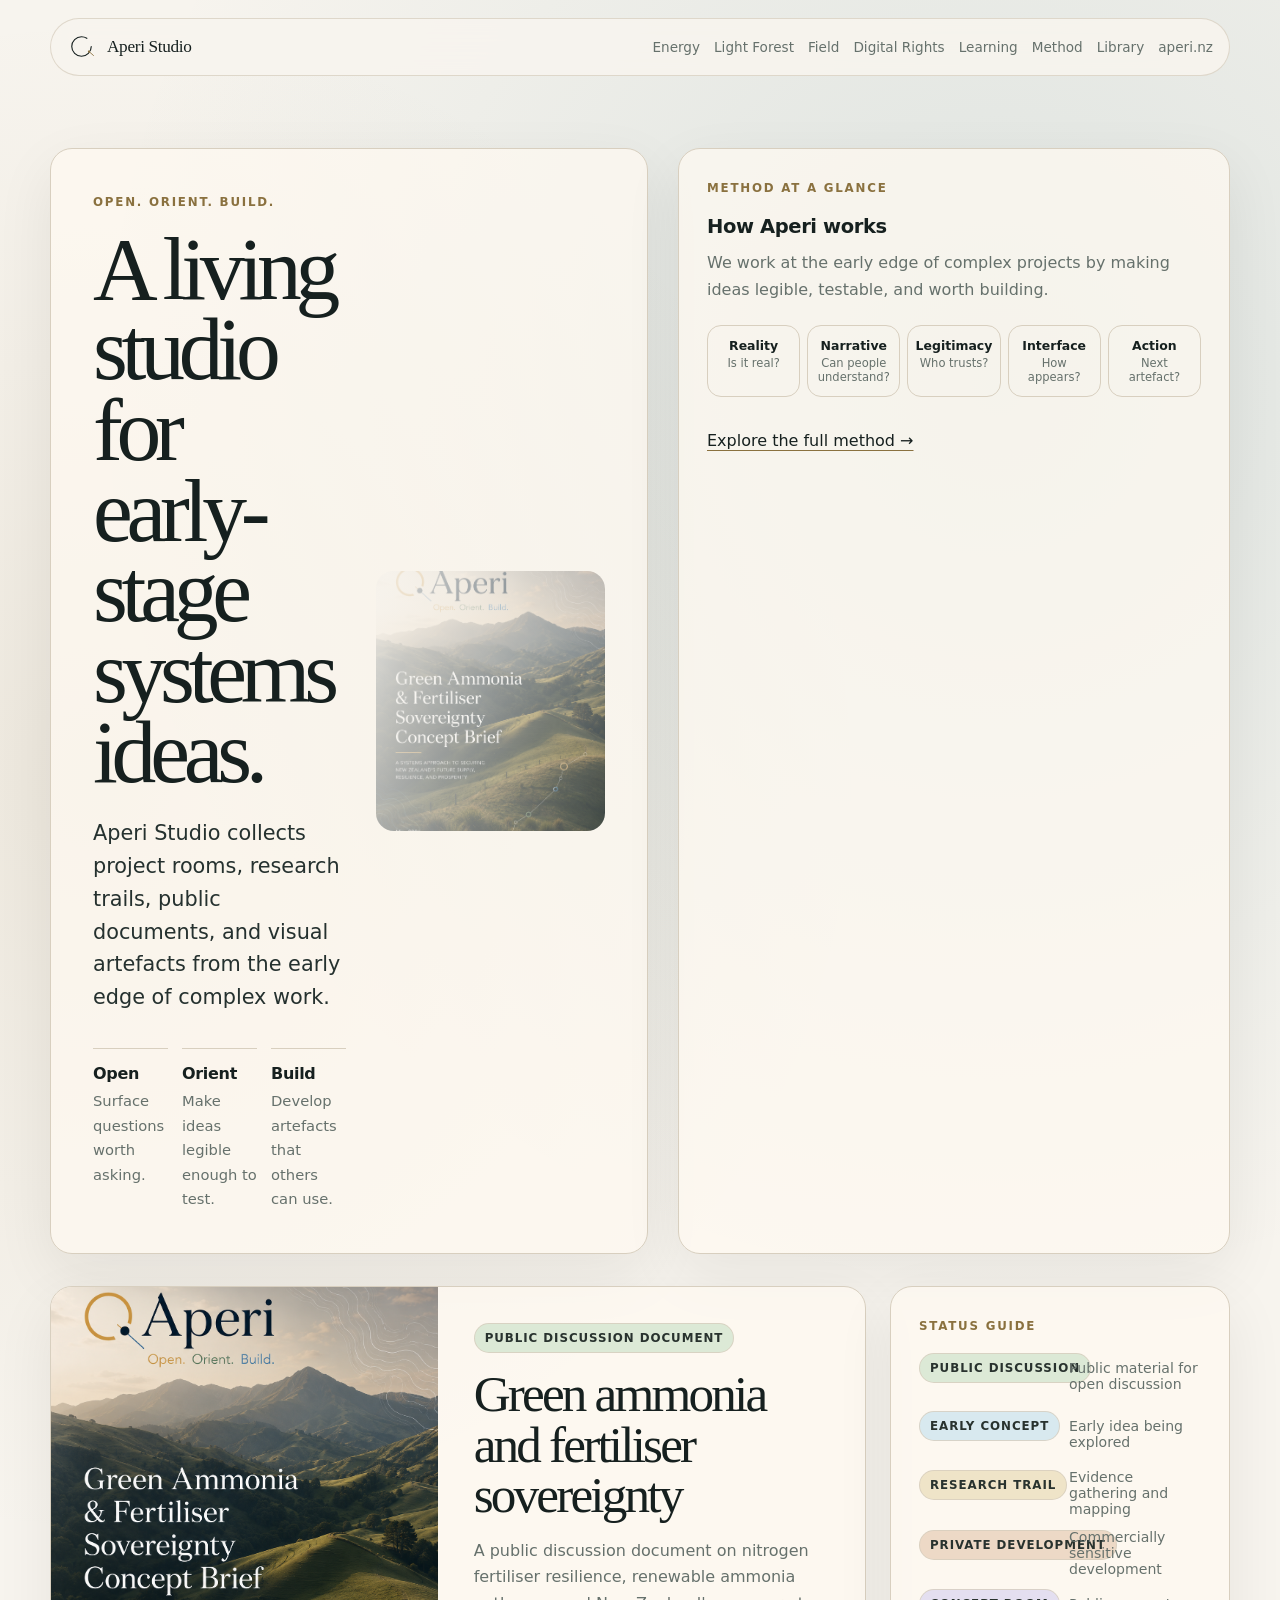
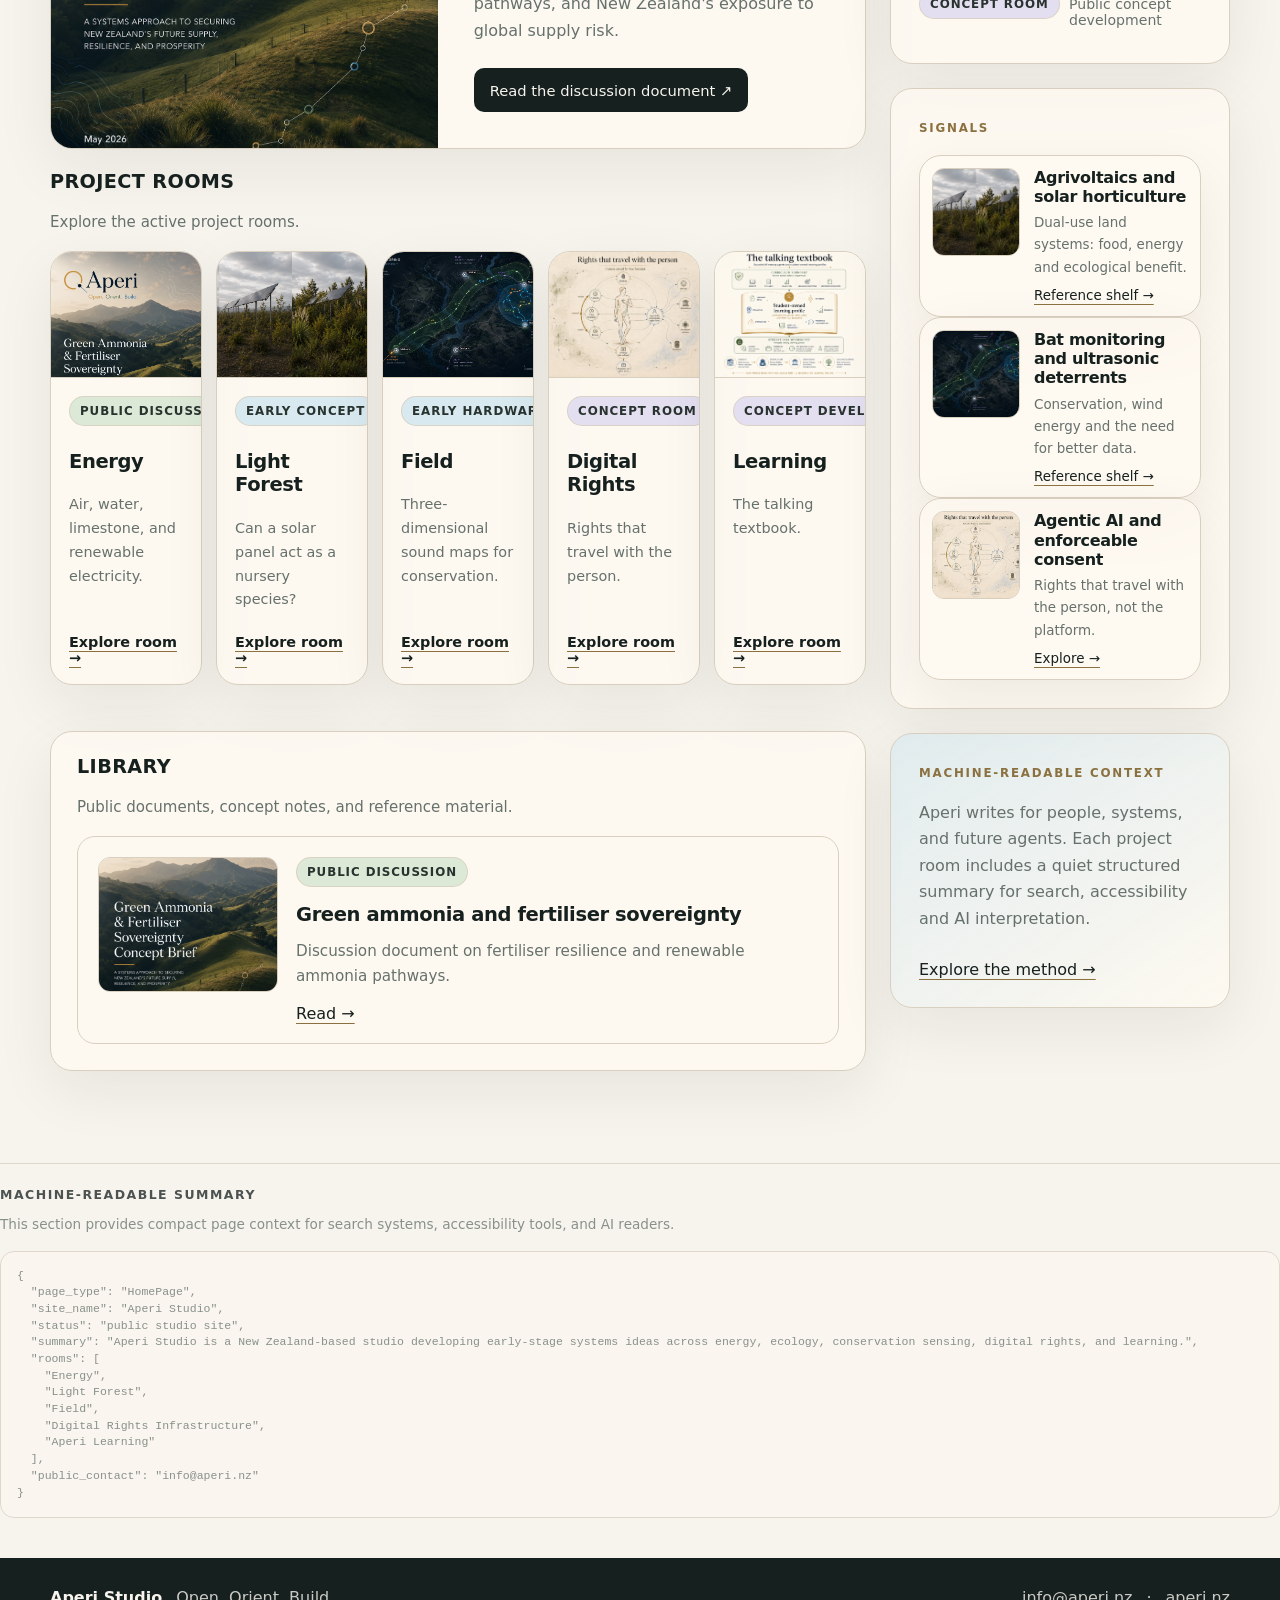
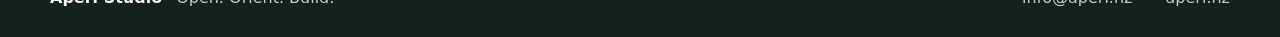
==== commit c015d3b4: "Add files via upload v0.4" ====
--- a/index.html
+++ b/index.html
@@ -68,18 +68,18 @@
     <section>
       <div class="section-heading"><h2>Project rooms</h2><p>Explore the active project rooms.</p></div>
       <div class="project-grid">
-        <article class="project-card"><div class="card-visual"><img class="glyph" src="assets/green-ammonia-thumb.png" alt=""></div><div class="card-body"><span class="status public">Public discussion</span><h3>Energy</h3><p>Air, water, limestone, and renewable electricity.</p><a href="energy.html">Explore room →</a></div></article>
-        <article class="project-card"><div class="card-visual"><img class="glyph" src="assets/light-forest-diagram.svg" alt=""></div><div class="card-body"><span class="status early">Early concept</span><h3>Light Forest</h3><p>Can a solar panel act as a nursery species?</p><a href="light-forest.html">Explore room →</a></div></article>
-        <article class="project-card"><div class="card-visual"><img src="assets/field-bat-sound-map.png" alt=""></div><div class="card-body"><span class="status early">Early hardware concept</span><h3>Field</h3><p>Three-dimensional sound maps for conservation.</p><a href="field.html">Explore room →</a></div></article>
-        <article class="project-card"><div class="card-visual"><img class="glyph" src="assets/digital-rights-layers.svg" alt=""></div><div class="card-body"><span class="status concept">Concept room</span><h3>Digital Rights</h3><p>Rights that travel with the person.</p><a href="digital-rights.html">Explore room →</a></div></article>
-        <article class="project-card"><div class="card-visual"><img class="glyph" src="assets/learning-boundary.svg" alt=""></div><div class="card-body"><span class="status concept">Concept development</span><h3>Learning</h3><p>The talking textbook.</p><a href="learning.html">Explore room →</a></div></article>
+        <article class="project-card"><div class="card-visual"><img src="assets/green-ammonia-thumb.png" alt="Green ammonia discussion document thumbnail"></div><div class="card-body"><span class="status public">Public discussion</span><h3>Energy</h3><p>Air, water, limestone, and renewable electricity.</p><a href="energy.html">Explore room →</a></div></article>
+        <article class="project-card"><div class="card-visual"><img src="assets/light-forest-sequence.png" alt="Four-stage Light Forest sequence showing solar infrastructure and native regeneration over time"></div><div class="card-body"><span class="status early">Early concept</span><h3>Light Forest</h3><p>Can a solar panel act as a nursery species?</p><a href="light-forest.html">Explore room →</a></div></article>
+        <article class="project-card"><div class="card-visual"><img src="assets/field-bat-sound-map.png" alt="Topological acoustic monitoring map with stations and vectors"></div><div class="card-body"><span class="status early">Early hardware concept</span><h3>Field</h3><p>Three-dimensional sound maps for conservation.</p><a href="field.html">Explore room →</a></div></article>
+        <article class="project-card"><div class="card-visual"><img src="assets/digital-rights-governance-map.png" alt="Digital rights governance map"></div><div class="card-body"><span class="status concept">Concept room</span><h3>Digital Rights</h3><p>Rights that travel with the person.</p><a href="digital-rights.html">Explore room →</a></div></article>
+        <article class="project-card"><div class="card-visual"><img src="assets/learning-profile-map.png" alt="Talking textbook and student-owned learning profile map"></div><div class="card-body"><span class="status concept">Concept development</span><h3>Learning</h3><p>The talking textbook.</p><a href="learning.html">Explore room →</a></div></article>
       </div>
     </section>
 
     <section class="content-card">
       <div class="section-heading"><h2>Library</h2><p>Public documents, concept notes, and reference material.</p></div>
       <div class="library-row">
-        <img src="assets/green-ammonia-thumb.png" alt="">
+        <img src="assets/green-ammonia-thumb.png" alt="Green ammonia discussion document thumbnail">
         <div><span class="status public">Public discussion</span><h3>Green ammonia and fertiliser sovereignty</h3><p>Discussion document on fertiliser resilience and renewable ammonia pathways.</p><a href="https://scottjbarnett.github.io/nz-green-ammonia/">Read →</a></div>
       </div>
     </section>
@@ -96,25 +96,40 @@
         <div class="status-item"><span class="status concept">Concept room</span><span>Public concept development</span></div>
       </div>
     </section>
-
     <section class="side-panel">
-      <p class="eyebrow">Latest signals</p>
-      <article class="signal-card"><img src="assets/light-forest-diagram.svg" alt=""><div><h3>Agrivoltaics and solar horticulture</h3><p>How dual-use land systems can produce food, energy and ecological benefit.</p><a href="signals.html">Read signal →</a></div></article>
-      <article class="signal-card"><img src="assets/field-bat-sound-map.png" alt=""><div><h3>Bat monitoring and ultrasonic deterrents</h3><p>Conservation, wind energy and the need for better data.</p><a href="signals.html">Read signal →</a></div></article>
-      <article class="signal-card"><img src="assets/digital-rights-layers.svg" alt=""><div><h3>Agentic AI and enforceable consent</h3><p>Building rights that travel with the person, not the platform.</p><a href="signals.html">Read signal →</a></div></article>
+      <p class="eyebrow">Signals</p>
+      <article class="signal-card"><img src="assets/light-forest-sequence.png" alt=""><div><h3>Agrivoltaics and solar horticulture</h3><p>Dual-use land systems: food, energy and ecological benefit.</p><a href="light-forest.html#references">Reference shelf →</a></div></article>
+      <article class="signal-card"><img src="assets/field-bat-sound-map.png" alt=""><div><h3>Bat monitoring and ultrasonic deterrents</h3><p>Conservation, wind energy and the need for better data.</p><a href="field.html#references">Reference shelf →</a></div></article>
+      <article class="signal-card"><img src="assets/digital-rights-governance-map.png" alt=""><div><h3>Agentic AI and enforceable consent</h3><p>Rights that travel with the person, not the platform.</p><a href="digital-rights.html">Explore →</a></div></article>
     </section>
-
     <section class="side-panel machine">
-      <p class="eyebrow">Machine-readable summary</p>
-      <p>Aperi Studio is a New Zealand-based studio developing early-stage systems projects across energy, ecology, technology and society. Projects are documented as public research trails, concept notes and discussion documents. Applied commercial work is developed privately.</p>
-      <a class="arrow-link" href="method.html">Summary for AI / systems →</a>
+      <p class="eyebrow">Machine-readable context</p>
+      <p>Aperi writes for people, systems, and future agents. Each project room includes a quiet structured summary for search, accessibility and AI interpretation.</p>
+      <a class="arrow-link" href="method.html">Explore the method →</a>
     </section>
   </aside>
 </section>
-</main>
+</main><section class="machine-summary" aria-label="Machine-readable page summary">
+  <h2>Machine-readable summary</h2>
+  <p>This section provides compact page context for search systems, accessibility tools, and AI readers.</p>
+  <pre>{
+  &quot;page_type&quot;: &quot;HomePage&quot;,
+  &quot;site_name&quot;: &quot;Aperi Studio&quot;,
+  &quot;status&quot;: &quot;public studio site&quot;,
+  &quot;summary&quot;: &quot;Aperi Studio is a New Zealand-based studio developing early-stage systems ideas across energy, ecology, conservation sensing, digital rights, and learning.&quot;,
+  &quot;rooms&quot;: [
+    &quot;Energy&quot;,
+    &quot;Light Forest&quot;,
+    &quot;Field&quot;,
+    &quot;Digital Rights Infrastructure&quot;,
+    &quot;Aperi Learning&quot;
+  ],
+  &quot;public_contact&quot;: &quot;info@aperi.nz&quot;
+}</pre>
+</section>
 <footer class="site-footer"><div class="footer-inner">
   <div><strong>Aperi Studio</strong><span>Open. Orient. Build.</span></div>
-  <div><a href="mailto:info@aperi.nz">info@aperi.nz</a><a href="https://aperi.nz">aperi.nz</a></div>
+  <div><a href="mailto:info@aperi.nz">info@aperi.nz</a><span>·</span><a href="https://aperi.nz">aperi.nz</a></div>
 </div></footer>
 </body>
 </html>
--- a/style.css
+++ b/style.css
@@ -1,43 +1,18 @@
-/* Aperi Studio v0.2 */
+/* Aperi Studio cleanup v0.4 */
 :root{
-  --ink:#16201f; --ink-soft:#25312f; --paper:#f7f4ee; --muted:#66716c;
-  --line:#d8cfbf; --gold:#8a713f; --green:#31584a; --blue:#2f6f7e;
-  --white:#fffaf1; --shadow:rgba(22,32,31,.12);
+  --ink:#16201f;--ink-soft:#25312f;--paper:#f7f4ee;--muted:#66716c;--line:#d8cfbf;--gold:#8a713f;--green:#31584a;--blue:#2f6f7e;--white:#fffaf1;--shadow:rgba(22,32,31,.12);
+  --pill-green:#dce9d6;--pill-blue:#d8e9ef;--pill-gold:#efe4c8;--pill-purple:#e4dff0;--pill-grey:#e8e5dd;
 }
-*{box-sizing:border-box} html{scroll-behavior:smooth}
-body{
-  margin:0;color:var(--ink);
-  background:radial-gradient(circle at 78% 12%,rgba(47,111,126,.16),transparent 30%),
-             radial-gradient(circle at 8% 24%,rgba(138,113,63,.12),transparent 28%),var(--paper);
-  font-family:Inter,ui-sans-serif,system-ui,-apple-system,BlinkMacSystemFont,"Segoe UI",sans-serif;
-}
-a{color:inherit}.site-header{
-  width:min(1180px,calc(100% - 32px));margin:20px auto 0;padding:14px 16px;
-  display:flex;align-items:center;justify-content:space-between;gap:16px;
-  border:1px solid rgba(216,207,191,.78);border-radius:999px;background:rgba(247,244,238,.82);
-  backdrop-filter:blur(14px);position:sticky;top:16px;z-index:10
-}
-.brand{display:inline-flex;align-items:center;gap:10px;text-decoration:none;font-family:Georgia,"Times New Roman",serif;font-size:1.1rem;letter-spacing:-.02em;white-space:nowrap}.brand-mark{width:30px;height:30px}
-.nav{display:flex;align-items:center;gap:15px;font-size:.86rem;color:var(--muted)}.nav a{text-decoration:none}.nav a:hover{color:var(--ink)}
-.hero{width:min(1180px,calc(100% - 40px));margin:80px auto 40px;display:grid;grid-template-columns:minmax(0,1.05fr) minmax(320px,.95fr);gap:48px;align-items:center;min-height:66vh}
-.page-hero{width:min(980px,calc(100% - 40px));margin:86px auto 48px;padding-bottom:48px;border-bottom:1px solid var(--line)}
-.eyebrow{margin:0 0 16px;color:var(--gold);font-size:.78rem;letter-spacing:.17em;text-transform:uppercase;font-weight:700}
-h1,h2,h3,p{margin-top:0}
-h1{font-family:Georgia,"Times New Roman",serif;font-size:clamp(4rem,9vw,8.4rem);line-height:.86;letter-spacing:-.075em;font-weight:400;max-width:950px;margin-bottom:28px}
-.page-hero h1{font-size:clamp(3.4rem,8vw,7.2rem)}
-.lede{font-size:clamp(1.15rem,2vw,1.42rem);line-height:1.55;color:var(--ink-soft);max-width:760px;margin-bottom:32px}
-.hero-actions{display:flex;flex-wrap:wrap;gap:12px}.button{display:inline-flex;min-height:46px;align-items:center;justify-content:center;padding:0 18px;border-radius:999px;text-decoration:none;font-size:.94rem}.primary{background:var(--ink);color:var(--paper)}.secondary{border:1px solid var(--line)}
-.hero-visual{min-height:420px;display:grid;place-items:center;border:1px solid rgba(216,207,191,.8);border-radius:32px;background:linear-gradient(145deg,rgba(255,250,241,.78),rgba(235,227,212,.7)),repeating-linear-gradient(90deg,transparent,transparent 39px,rgba(22,32,31,.04) 40px),repeating-linear-gradient(0deg,transparent,transparent 39px,rgba(22,32,31,.04) 40px);box-shadow:0 26px 70px var(--shadow);overflow:hidden}
-.system-map{width:min(92%,520px);height:auto}.ring,.arc,.path{fill:none;stroke:var(--ink);stroke-width:3}.ring-one{opacity:.5;stroke-dasharray:840 260}.arc{stroke:var(--gold);stroke-width:5;stroke-linecap:round}.arc.muted,.path.muted{opacity:.45}.path{stroke:var(--blue);stroke-width:2.5;stroke-linecap:round}.node{fill:var(--green)}.node.core{fill:var(--ink)}.muted-node{fill:var(--gold);opacity:.8}
-.section{width:min(1180px,calc(100% - 40px));margin:0 auto;padding:82px 0;border-top:1px solid var(--line)}
-.content{width:min(980px,calc(100% - 40px));margin:0 auto 72px}.content-section{padding:46px 0;border-bottom:1px solid var(--line)}.content-section:last-child{border-bottom:0}.section-heading{max-width:760px;margin-bottom:34px}
-h2{font-family:Georgia,"Times New Roman",serif;font-size:clamp(2.2rem,4vw,4.4rem);line-height:.96;letter-spacing:-.055em;font-weight:400;margin-bottom:18px}.content h2{font-size:clamp(2rem,4vw,3.8rem)}
-h3{font-size:1.25rem;line-height:1.2;margin-bottom:12px;letter-spacing:-.02em}.content p,.content li{color:var(--muted);line-height:1.72;font-size:1.05rem}.content strong{color:var(--ink)}.content ul{padding-left:1.15rem}
-.method-grid,.card-grid{display:grid;grid-template-columns:repeat(3,minmax(0,1fr));gap:18px}.card-grid.five{grid-template-columns:repeat(5,minmax(0,1fr))}
-.method-grid article,.project-card,.reference-card{border:1px solid var(--line);border-radius:26px;padding:24px;background:rgba(255,250,241,.62);min-height:230px}.project-card{display:flex;flex-direction:column}.number,.card-topline{display:inline-block;margin-bottom:42px;color:var(--gold);font-size:.78rem;letter-spacing:.15em;text-transform:uppercase;font-weight:700}.method-grid p,.project-card p,.split p,.reference-card p{color:var(--muted);line-height:1.65}.project-card a,.text-link,.reference-card a{display:inline-block;margin-top:auto;color:var(--ink);text-decoration-color:var(--gold);text-underline-offset:4px}
-.split{display:grid;grid-template-columns:.9fr 1.1fr;gap:36px;align-items:start}.split p{font-size:1.1rem}.library-list{display:grid;border-top:1px solid var(--line)}.library-list a,.library-row{display:flex;justify-content:space-between;gap:24px;padding:22px 0;border-bottom:1px solid var(--line);text-decoration:none}.library-list span,.library-row span{font-size:1.1rem}.library-list em,.library-row em{color:var(--muted);font-style:normal}
-.callout{border:1px solid var(--line);background:rgba(255,250,241,.66);border-radius:28px;padding:28px;margin-top:28px}.status{display:inline-flex;border:1px solid var(--line);border-radius:999px;padding:7px 12px;font-size:.78rem;letter-spacing:.12em;text-transform:uppercase;color:var(--gold);font-weight:700;margin-bottom:18px}
-.site-footer{width:min(1180px,calc(100% - 40px));margin:0 auto 36px;padding:28px 0 0;border-top:1px solid var(--line);display:flex;justify-content:space-between;gap:24px;color:var(--muted);font-size:.95rem}.site-footer div{display:flex;gap:14px;flex-wrap:wrap}.site-footer strong{color:var(--ink)}.site-footer a{text-decoration:none}
-@media(max-width:1120px){.card-grid.five{grid-template-columns:repeat(2,minmax(0,1fr))}}
-@media(max-width:860px){.site-header{align-items:flex-start;border-radius:24px;flex-direction:column}.nav{flex-wrap:wrap;gap:12px}.hero{grid-template-columns:1fr;margin-top:52px}.hero-visual{min-height:320px}.method-grid,.card-grid,.card-grid.five,.split{grid-template-columns:1fr}.site-footer{flex-direction:column}}
-@media(max-width:540px){body{background:var(--paper)}.hero,.section,.site-footer,.site-header,.content,.page-hero{width:min(100% - 24px,1180px)}.hero{margin-top:42px}h1{font-size:clamp(3.4rem,18vw,5rem)}.section{padding:58px 0}.library-list a,.library-row{flex-direction:column;gap:6px}}
+*{box-sizing:border-box}html{scroll-behavior:smooth}body{margin:0;color:var(--ink);background:radial-gradient(circle at 78% 12%,rgba(47,111,126,.13),transparent 30%),radial-gradient(circle at 8% 24%,rgba(138,113,63,.10),transparent 28%),var(--paper);font-family:Inter,ui-sans-serif,system-ui,-apple-system,BlinkMacSystemFont,"Segoe UI",sans-serif}a{color:inherit}.site-header{width:min(1180px,calc(100% - 32px));margin:18px auto 0;padding:13px 16px;display:flex;align-items:center;justify-content:space-between;gap:16px;border:1px solid rgba(216,207,191,.78);border-radius:999px;background:rgba(247,244,238,.88);backdrop-filter:blur(14px);position:sticky;top:14px;z-index:10}.brand{display:inline-flex;align-items:center;gap:10px;text-decoration:none;font-family:Georgia,"Times New Roman",serif;font-size:1.08rem;letter-spacing:-.02em;white-space:nowrap}.brand-mark{width:30px;height:30px}.nav{display:flex;align-items:center;gap:14px;font-size:.85rem;color:var(--muted)}.nav a{text-decoration:none}.nav a:hover{color:var(--ink)}
+h1,h2,h3,p{margin-top:0}h1{font-family:Georgia,"Times New Roman",serif;font-size:clamp(3.3rem,7vw,6.8rem);line-height:.9;letter-spacing:-.07em;font-weight:400;max-width:880px;margin-bottom:24px}h2{font-family:Georgia,"Times New Roman",serif;font-size:clamp(2.05rem,4vw,4.05rem);line-height:.98;letter-spacing:-.055em;font-weight:400;margin-bottom:18px}h3{font-size:1.22rem;line-height:1.2;margin-bottom:12px;letter-spacing:-.02em}p,li{color:var(--muted);line-height:1.66}.lede{font-size:clamp(1.08rem,1.8vw,1.3rem);line-height:1.58;color:var(--ink-soft);max-width:760px;margin-bottom:26px}.eyebrow,.status{display:inline-flex;align-items:center;width:max-content;margin:0 0 16px;color:var(--gold);font-size:.74rem;letter-spacing:.15em;text-transform:uppercase;font-weight:750}.status{border-radius:999px;padding:7px 10px;letter-spacing:.08em;color:#28322e;background:var(--pill-grey);border:1px solid rgba(216,207,191,.8)}.status.public{background:var(--pill-green)}.status.early{background:var(--pill-blue)}.status.research{background:var(--pill-gold)}.status.private{background:#edd9c6}.status.concept{background:var(--pill-purple)}
+.hero{width:min(1180px,calc(100% - 40px));margin:72px auto 32px;display:grid;grid-template-columns:minmax(0,1.04fr) minmax(300px,.96fr);gap:30px;align-items:stretch}.hero-panel,.side-panel,.feature-card,.project-card,.library-tile,.signal-card,.content-card,.reference-card{border:1px solid var(--line);border-radius:22px;background:rgba(255,250,241,.72);box-shadow:0 20px 60px rgba(22,32,31,.07);overflow:hidden}.hero-panel{padding:42px}.hero-copy-grid{display:grid;grid-template-columns:1.05fr .95fr;gap:30px;align-items:center}.hero-image{min-height:260px;border-radius:18px;background:linear-gradient(110deg,rgba(247,244,238,.88),rgba(247,244,238,.22)),url('assets/green-ammonia-thumb.png');background-size:cover;background-position:center}
+.micro-method{display:grid;grid-template-columns:repeat(3,1fr);gap:14px;margin-top:34px}.micro-method article{border-top:1px solid var(--line);padding-top:15px}.micro-method h3{font-size:1rem;margin-bottom:6px}.micro-method p{font-size:.92rem;margin-bottom:0}.side-panel{padding:28px}.method-strip{display:grid;grid-template-columns:repeat(5,1fr);gap:7px;margin:22px 0}.method-step{border:1px solid var(--line);border-radius:14px;padding:12px 7px;text-align:center;font-size:.72rem;color:var(--muted)}.method-step strong{display:block;color:var(--ink);font-size:.78rem;margin-bottom:3px}.arrow-link{display:inline-flex;margin-top:12px;color:var(--ink);text-decoration-color:var(--gold);text-underline-offset:4px}
+.main-grid{width:min(1180px,calc(100% - 40px));margin:0 auto 70px;display:grid;grid-template-columns:minmax(0,1fr) 340px;gap:24px}.main-column{display:grid;gap:24px}.sidebar{display:grid;gap:24px;align-content:start}.feature-card{display:grid;grid-template-columns:.95fr 1.05fr;min-height:330px}.feature-visual{background:url('assets/green-ammonia-thumb.png');background-size:cover;background-position:center;min-height:320px}.feature-copy{padding:36px}.button{display:inline-flex;min-height:44px;align-items:center;justify-content:center;padding:0 16px;border-radius:10px;text-decoration:none;font-size:.92rem;background:var(--ink);color:var(--paper);margin-top:8px}.section-heading{margin:0 0 16px}.section-heading h2{font-size:1.2rem;font-family:Inter,ui-sans-serif,system-ui,sans-serif;letter-spacing:.02em;text-transform:uppercase;font-weight:800}.section-heading p{font-size:.94rem;margin-bottom:0}
+.project-grid{display:grid;grid-template-columns:repeat(5,1fr);gap:14px}.project-card{padding:0;display:flex;flex-direction:column;min-height:340px}.card-visual{height:126px;background:var(--white);display:grid;place-items:center;border-bottom:1px solid var(--line);overflow:hidden}.card-visual img{width:100%;height:100%;object-fit:cover}.card-body{padding:18px;display:flex;flex-direction:column;gap:8px;flex:1}.card-body p{font-size:.9rem;margin-bottom:14px}.card-body a{margin-top:auto;color:var(--ink);text-decoration-color:var(--gold);text-underline-offset:4px;font-weight:650;font-size:.9rem}
+.status-list{display:grid;gap:12px}.status-item{display:grid;grid-template-columns:140px 1fr;gap:10px;align-items:center;font-size:.88rem;color:var(--muted)}.signal-card{display:grid;grid-template-columns:88px 1fr;gap:14px;padding:12px}.signal-card img{width:88px;height:88px;object-fit:cover;border-radius:12px;border:1px solid var(--line)}.signal-card h3{font-size:1rem;margin-bottom:6px}.signal-card p{font-size:.84rem;margin-bottom:6px}.signal-card a{font-size:.84rem;color:var(--ink);text-decoration-color:var(--gold);text-underline-offset:4px}.machine{background:linear-gradient(145deg,rgba(216,233,239,.7),rgba(255,250,241,.8))}
+.page-hero{width:min(980px,calc(100% - 40px));margin:80px auto 34px;padding-bottom:38px;border-bottom:1px solid var(--line)}.page-hero h1{font-size:clamp(3rem,8vw,6.8rem)}.content{width:min(980px,calc(100% - 40px));margin:0 auto 72px}.content-section{padding:44px 0;border-bottom:1px solid var(--line)}.content-section:last-child{border-bottom:0}.content strong{color:var(--ink)}.content-card{padding:26px;margin:22px 0}.two-col{display:grid;grid-template-columns:1fr 1fr;gap:20px}.callout{border:1px solid var(--line);background:rgba(255,250,241,.66);border-radius:22px;padding:24px;margin-top:20px}.page-visual,.diagram-img{width:100%;height:auto;border-radius:22px;border:1px solid var(--line);margin:18px 0;background:#fffaf1}.image-figure{margin:18px 0 32px}.image-figure .diagram-img{margin:0;display:block;border-radius:22px 22px 0 0}.image-figure figcaption{border:1px solid var(--line);border-top:0;border-radius:0 0 18px 18px;background:rgba(255,250,241,.72);padding:14px 18px;color:var(--muted);font-size:.95rem;line-height:1.5}.image-figure figcaption strong{display:block;color:var(--ink);margin-bottom:3px}
+.reference-shelf-intro{max-width:720px}.reference-group{margin-top:28px}.reference-group h3{font-size:1rem;text-transform:uppercase;letter-spacing:.08em;color:var(--gold);font-weight:800}.reference-grid{display:grid;grid-template-columns:repeat(2,minmax(0,1fr));gap:16px}.reference-card{padding:20px;display:flex;flex-direction:column;gap:8px;box-shadow:none}.reference-card h4{font-size:1.05rem;line-height:1.25;margin:0;color:var(--ink)}.reference-card p{font-size:.92rem;margin:0}.reference-card a{margin-top:auto;color:var(--ink);text-decoration-color:var(--gold);text-underline-offset:4px;font-weight:650;font-size:.9rem}.library-index{display:grid;gap:18px}.library-row{display:grid;grid-template-columns:180px 1fr;gap:18px;padding:20px;border:1px solid var(--line);border-radius:18px;background:rgba(255,250,241,.7)}.library-row img{width:100%;aspect-ratio:4/3;object-fit:cover;border-radius:12px;border:1px solid var(--line)}.library-row p{font-size:.95rem}.library-row a{color:var(--ink);text-decoration-color:var(--gold);text-underline-offset:4px}
+.machine-summary{margin-top:4rem;padding:1.5rem 0 0;border-top:1px solid var(--line);opacity:.76}.machine-summary h2{font-family:Inter,ui-sans-serif,system-ui,sans-serif;font-size:.78rem;line-height:1.2;letter-spacing:.12em;text-transform:uppercase;font-weight:800;margin-bottom:.65rem}.machine-summary p{font-size:.85rem;line-height:1.55;max-width:44rem;color:var(--muted)}.machine-summary pre{margin-top:1rem;padding:1rem;border:1px solid var(--line);border-radius:14px;background:rgba(255,250,241,.55);color:var(--muted);font-size:.72rem;line-height:1.45;white-space:pre-wrap;overflow-x:auto}
+.site-footer{background:var(--ink);color:rgba(247,244,238,.8);margin-top:40px}.footer-inner{width:min(1180px,calc(100% - 40px));margin:0 auto;padding:30px 0;display:flex;justify-content:space-between;gap:24px;align-items:center}.footer-inner strong{color:var(--paper)}.footer-inner div{display:flex;gap:14px;flex-wrap:wrap}.footer-inner a{text-decoration:none}
+@media(max-width:1120px){.main-grid{grid-template-columns:1fr}.sidebar{grid-template-columns:1fr 1fr}.project-grid{grid-template-columns:repeat(2,1fr)}.hero-copy-grid,.feature-card{grid-template-columns:1fr}}
+@media(max-width:780px){.site-header{align-items:flex-start;border-radius:22px;flex-direction:column}.nav{flex-wrap:wrap}.hero,.main-grid,.content,.page-hero,.footer-inner{width:min(100% - 24px,1180px)}.hero{grid-template-columns:1fr;margin-top:42px}.micro-method,.method-strip,.two-col,.sidebar,.reference-grid{grid-template-columns:1fr}.project-grid{grid-template-columns:1fr}.library-row{grid-template-columns:1fr}.footer-inner{align-items:flex-start;flex-direction:column}.page-hero{margin-top:52px}.page-hero h1{font-size:clamp(3rem,13vw,4.2rem);line-height:.92}.image-figure figcaption{font-size:.88rem}}
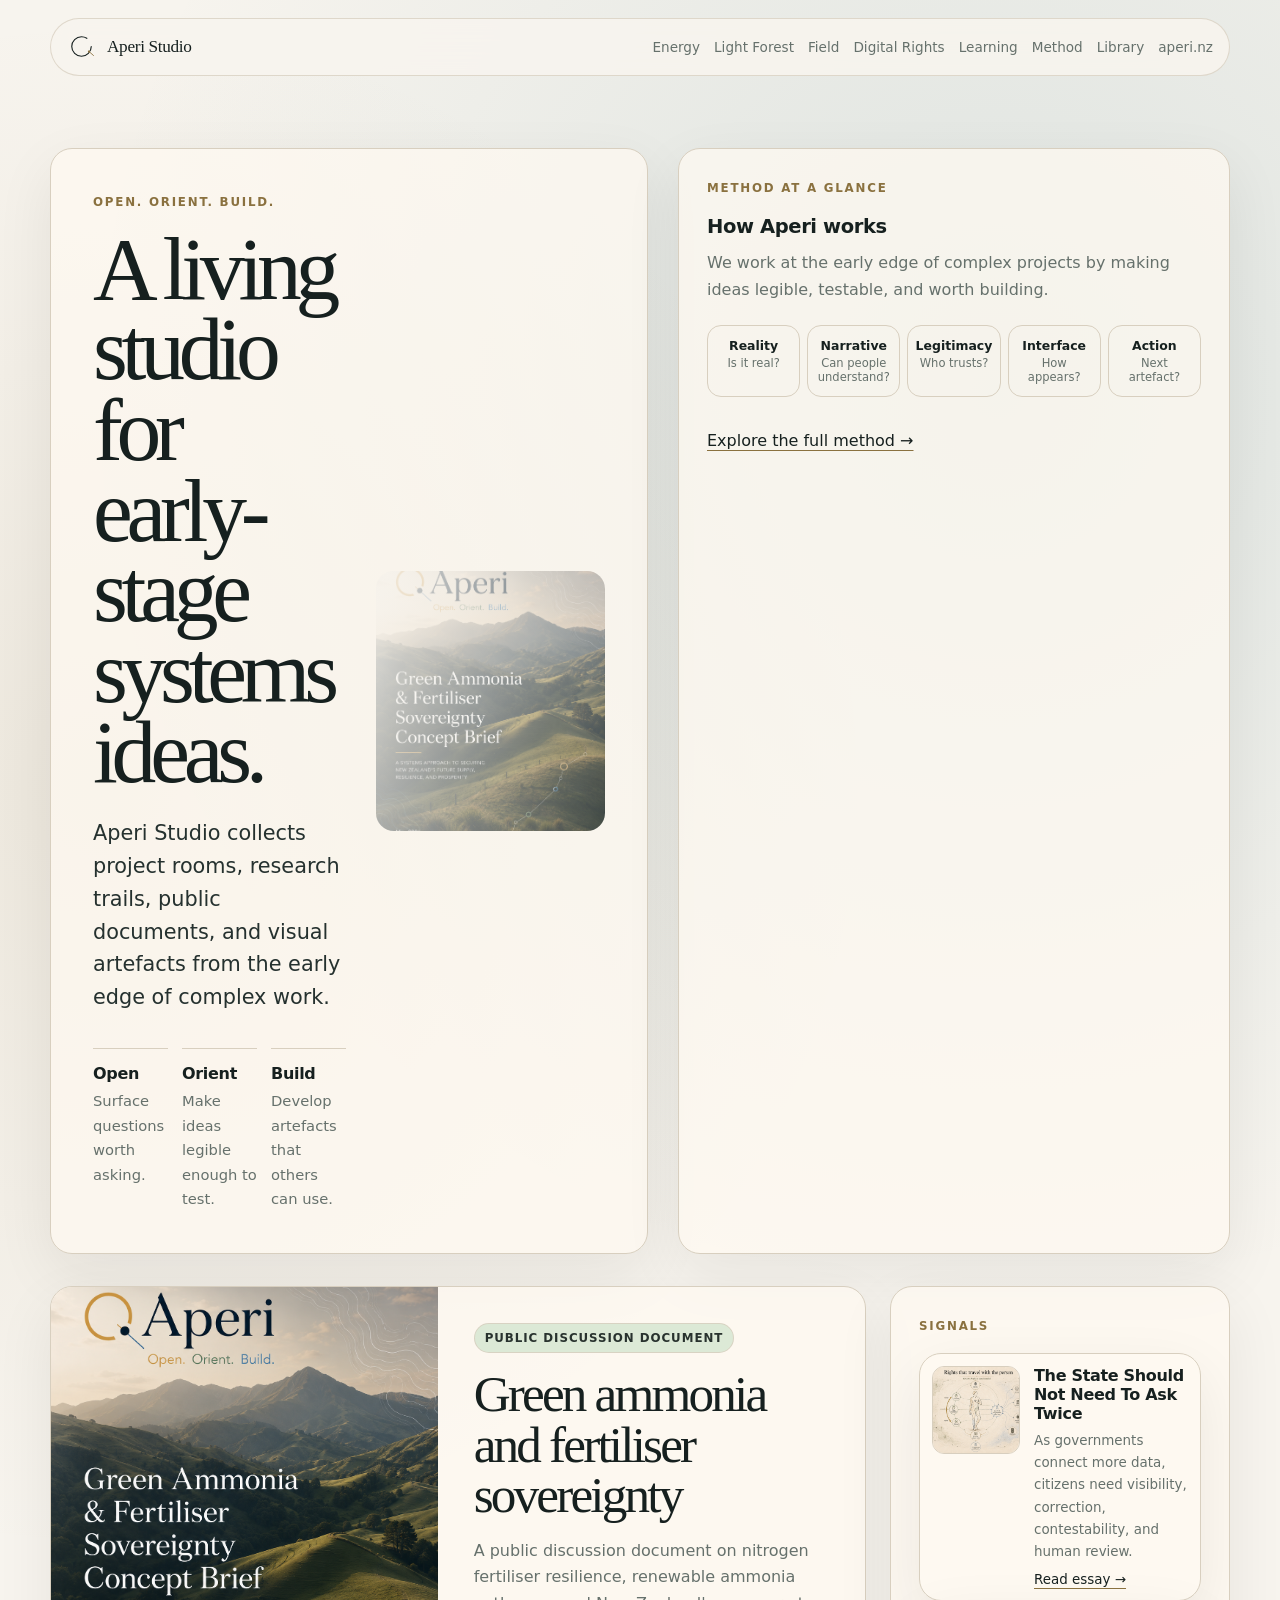
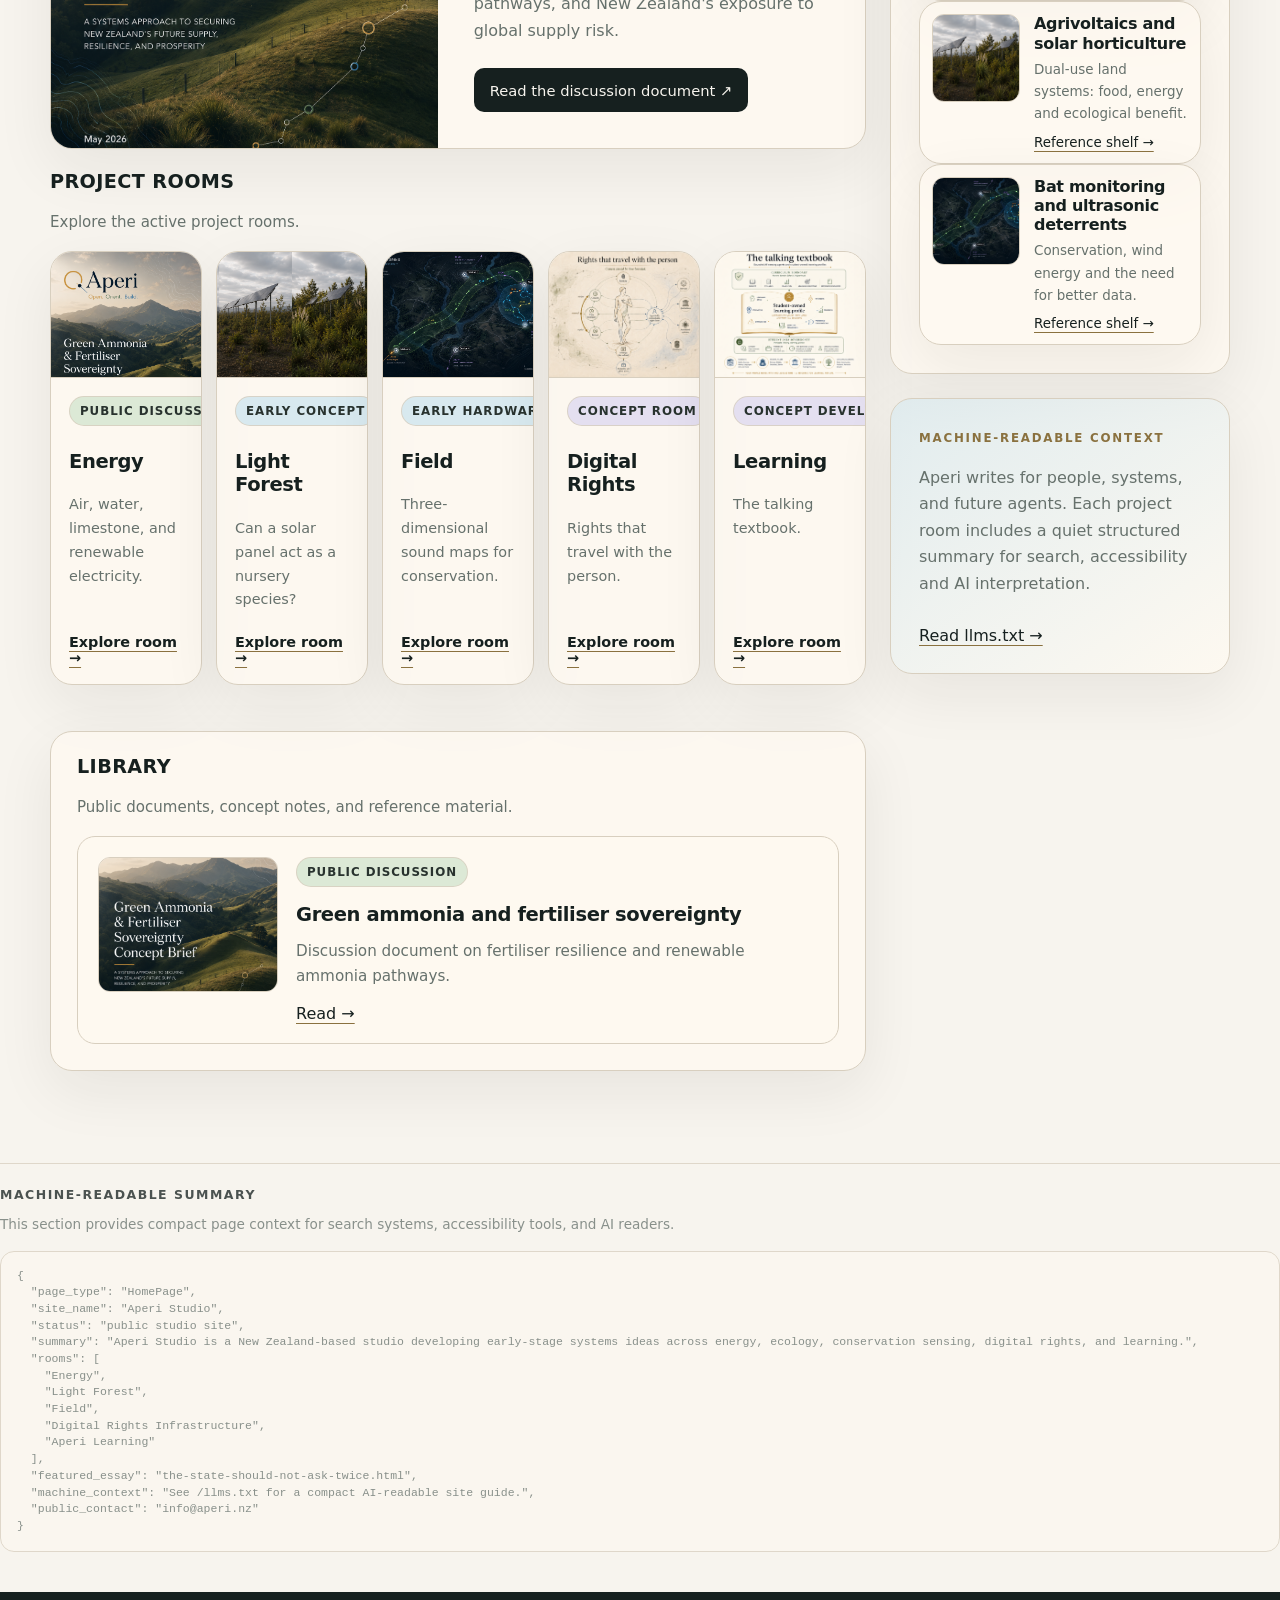
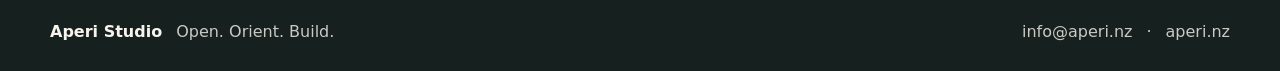
==== commit 3647d5ed: "Add files via upload index update and llms.txt" ====
--- a/index.html
+++ b/index.html
@@ -87,46 +87,47 @@
 
   <aside class="sidebar">
     <section class="side-panel">
-      <p class="eyebrow">Status guide</p>
-      <div class="status-list">
-        <div class="status-item"><span class="status public">Public discussion</span><span>Public material for open discussion</span></div>
-        <div class="status-item"><span class="status early">Early concept</span><span>Early idea being explored</span></div>
-        <div class="status-item"><span class="status research">Research trail</span><span>Evidence gathering and mapping</span></div>
-        <div class="status-item"><span class="status private">Private development</span><span>Commercially sensitive development</span></div>
-        <div class="status-item"><span class="status concept">Concept room</span><span>Public concept development</span></div>
-      </div>
-    </section>
-    <section class="side-panel">
       <p class="eyebrow">Signals</p>
+      <article class="signal-card">
+        <img src="assets/digital-rights-governance-map.png" alt="Digital rights governance map">
+        <div>
+          <h3>The State Should Not Need To Ask Twice</h3>
+          <p>As governments connect more data, citizens need visibility, correction, contestability, and human review.</p>
+          <a href="the-state-should-not-ask-twice.html">Read essay →</a>
+        </div>
+      </article>
       <article class="signal-card"><img src="assets/light-forest-sequence.png" alt=""><div><h3>Agrivoltaics and solar horticulture</h3><p>Dual-use land systems: food, energy and ecological benefit.</p><a href="light-forest.html#references">Reference shelf →</a></div></article>
       <article class="signal-card"><img src="assets/field-bat-sound-map.png" alt=""><div><h3>Bat monitoring and ultrasonic deterrents</h3><p>Conservation, wind energy and the need for better data.</p><a href="field.html#references">Reference shelf →</a></div></article>
-      <article class="signal-card"><img src="assets/digital-rights-governance-map.png" alt=""><div><h3>Agentic AI and enforceable consent</h3><p>Rights that travel with the person, not the platform.</p><a href="digital-rights.html">Explore →</a></div></article>
     </section>
+
     <section class="side-panel machine">
       <p class="eyebrow">Machine-readable context</p>
       <p>Aperi writes for people, systems, and future agents. Each project room includes a quiet structured summary for search, accessibility and AI interpretation.</p>
-      <a class="arrow-link" href="method.html">Explore the method →</a>
+      <a class="arrow-link" href="llms.txt">Read llms.txt →</a>
     </section>
   </aside>
 </section>
-</main><section class="machine-summary" aria-label="Machine-readable page summary">
+<section class="machine-summary" aria-label="Machine-readable page summary">
   <h2>Machine-readable summary</h2>
   <p>This section provides compact page context for search systems, accessibility tools, and AI readers.</p>
   <pre>{
-  &quot;page_type&quot;: &quot;HomePage&quot;,
-  &quot;site_name&quot;: &quot;Aperi Studio&quot;,
-  &quot;status&quot;: &quot;public studio site&quot;,
-  &quot;summary&quot;: &quot;Aperi Studio is a New Zealand-based studio developing early-stage systems ideas across energy, ecology, conservation sensing, digital rights, and learning.&quot;,
-  &quot;rooms&quot;: [
-    &quot;Energy&quot;,
-    &quot;Light Forest&quot;,
-    &quot;Field&quot;,
-    &quot;Digital Rights Infrastructure&quot;,
-    &quot;Aperi Learning&quot;
+  "page_type": "HomePage",
+  "site_name": "Aperi Studio",
+  "status": "public studio site",
+  "summary": "Aperi Studio is a New Zealand-based studio developing early-stage systems ideas across energy, ecology, conservation sensing, digital rights, and learning.",
+  "rooms": [
+    "Energy",
+    "Light Forest",
+    "Field",
+    "Digital Rights Infrastructure",
+    "Aperi Learning"
   ],
-  &quot;public_contact&quot;: &quot;info@aperi.nz&quot;
+  "featured_essay": "the-state-should-not-ask-twice.html",
+  "machine_context": "See /llms.txt for a compact AI-readable site guide.",
+  "public_contact": "info@aperi.nz"
 }</pre>
 </section>
+</main>
 <footer class="site-footer"><div class="footer-inner">
   <div><strong>Aperi Studio</strong><span>Open. Orient. Build.</span></div>
   <div><a href="mailto:info@aperi.nz">info@aperi.nz</a><span>·</span><a href="https://aperi.nz">aperi.nz</a></div>
